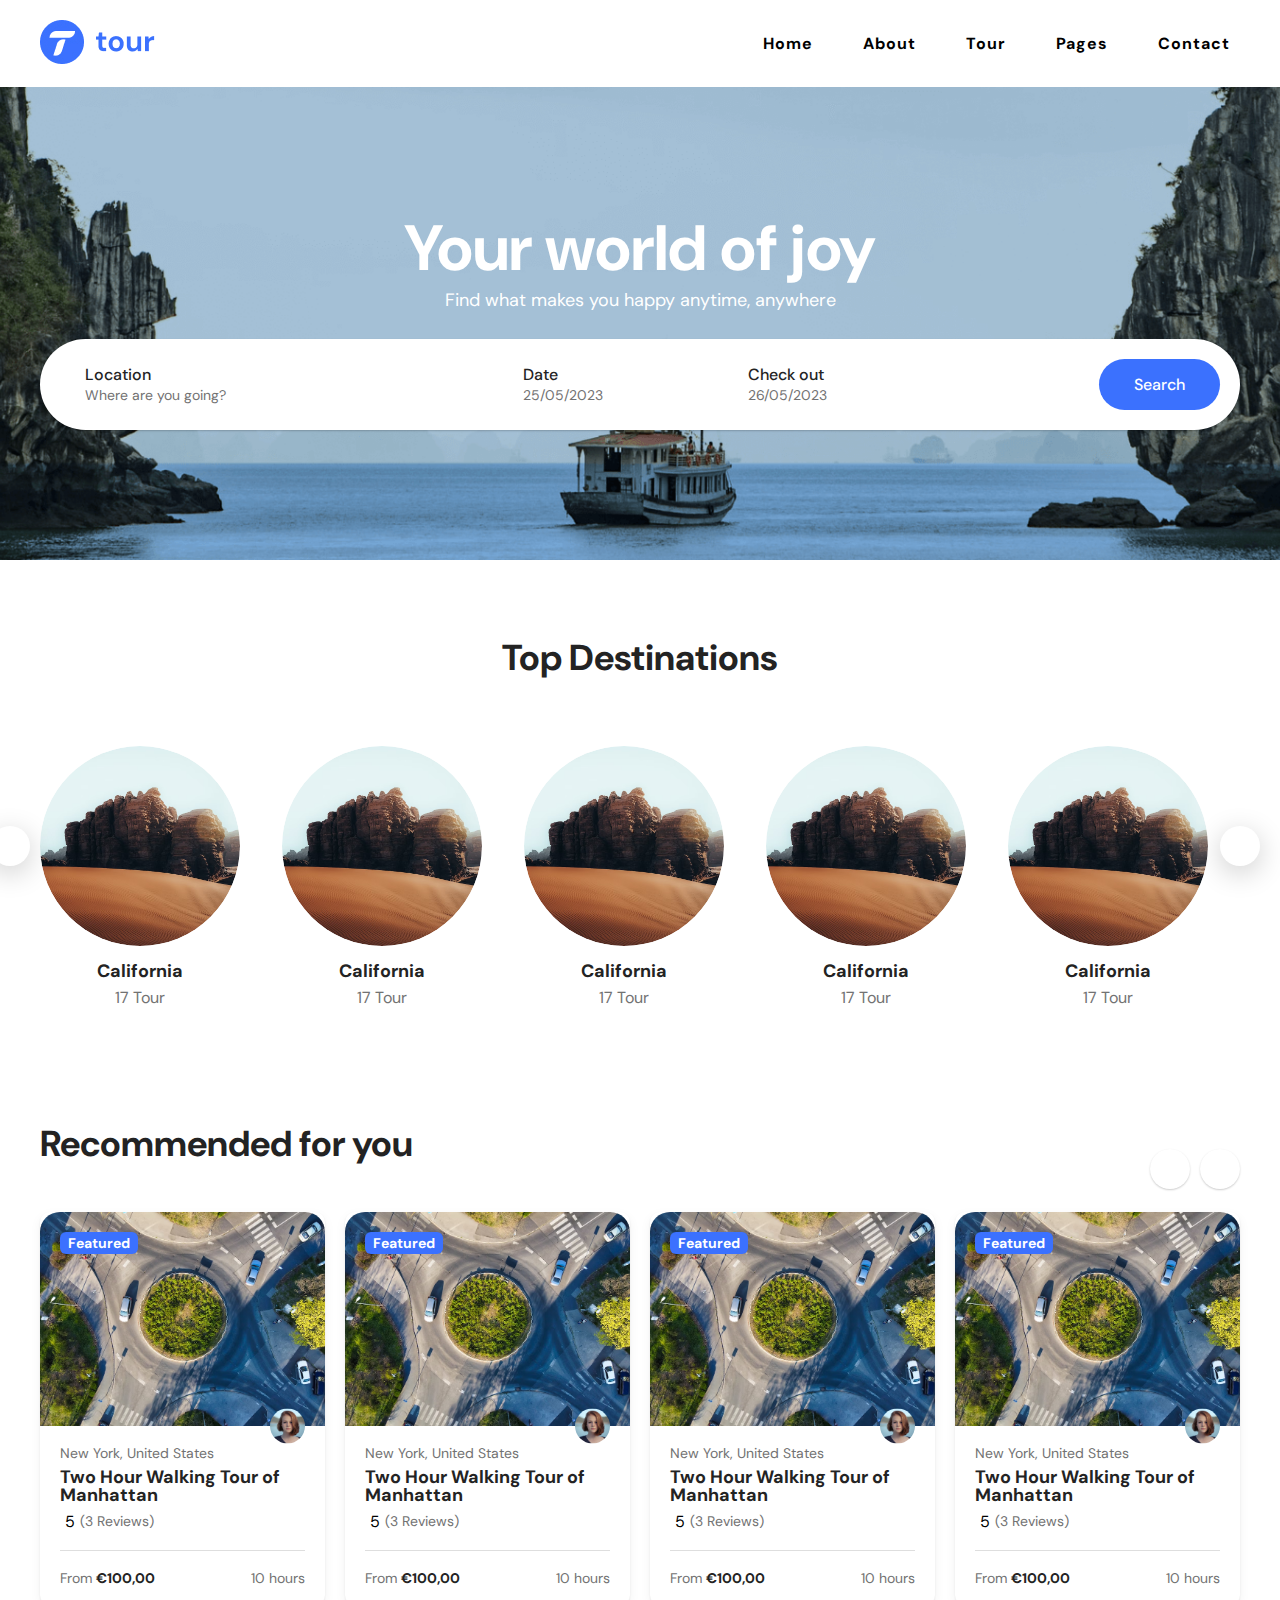
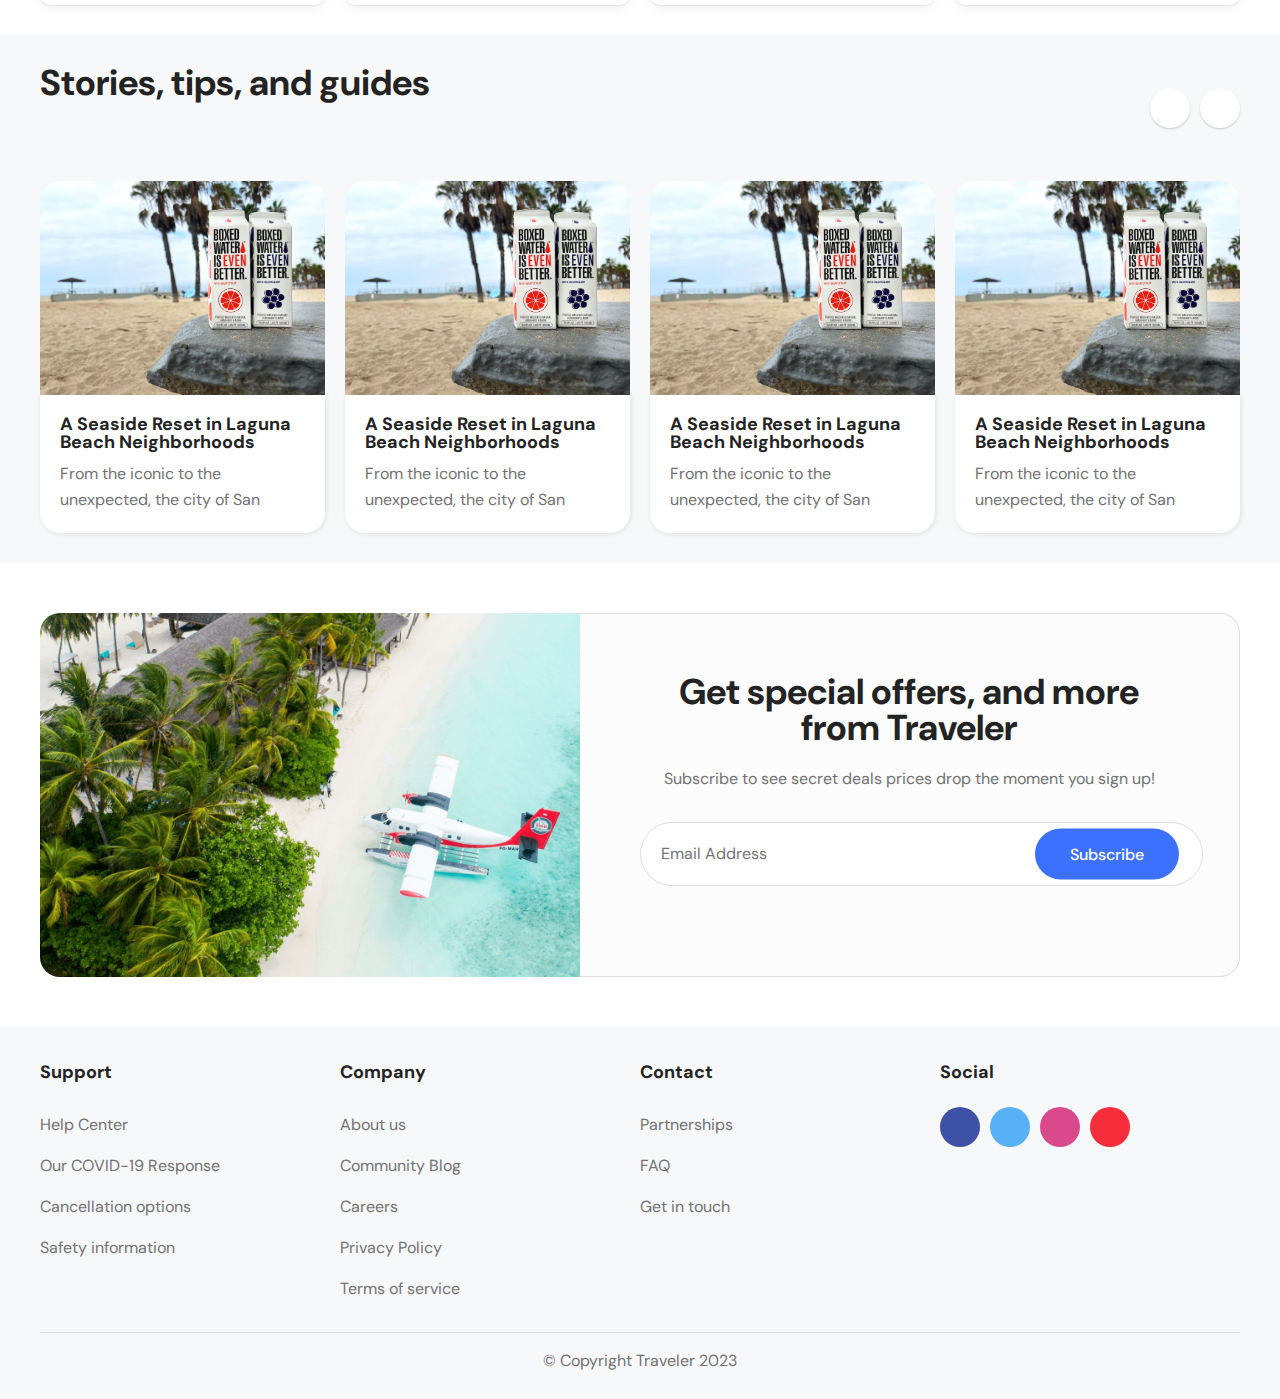
==== index.html @ ff83c6b8 "first commit" ====
<!DOCTYPE html>
<html lang="en">
  <head>
    <meta charset="UTF-8" />
    <meta http-equiv="X-UA-Compatible" content="IE=edge" />
    <meta name="viewport" content="width=device-width, initial-scale=1.0" />
    <title>Travel Website</title>
    <link rel="preconnect" href="https://fonts.googleapis.com" />
    <link rel="preconnect" href="https://fonts.gstatic.com" crossorigin />
    <link
      href="https://fonts.googleapis.com/css2?family=DM+Sans:wght@400;500;700&display=swap"
      rel="stylesheet"
    />
    <link
      rel="stylesheet"
      href="https://cdnjs.cloudflare.com/ajax/libs/font-awesome/6.4.0/css/all.min.css"
      integrity="sha512-iecdLmaskl7CVkqkXNQ/ZH/XLlvWZOJyj7Yy7tcenmpD1ypASozpmT/E0iPtmFIB46ZmdtAc9eNBvH0H/ZpiBw=="
      crossorigin="anonymous"
      referrerpolicy="no-referrer"
    />
    <link rel="stylesheet" href="./assets/css/reset.css" />
    <link rel="stylesheet" href="./assets/css/styles.css" />
  </head>
  <body>
    <!-- Header -->
    <header class="header">
      <div class="main-content">
        <div class="navbar">
          <a href="#" class="navbar__logo">
            <img
              src="./assets/images/logo.jpg"
              alt="Tour"
              class="navbar__img"
            />
          </a>
          <nav class="navbar-list">
            <li class="navbar-item">
              <a href="#" class="navbar-item__link">Home</a>
            </li>
            <li class="navbar-item">
              <a href="#" class="navbar-item__link">About</a>
            </li>
            <li class="navbar-item">
              <a href="#" class="navbar-item__link">Tour</a>
            </li>
            <li class="navbar-item">
              <a href="#" class="navbar-item__link" id="page">Pages</a>
              <ul class="subnav">
                <li class="subnav-item">
                  <a href="#" class="subnav-item__link">Blog</a>
                </li>
                <li class="subnav-item">
                  <a href="#" class="subnav-item__link">Destination</a>
                </li>
              </ul>
            </li>
            <ul class="subnav-mobile">
              <li class="subnav-item">
                <a href="#" class="subnav-item__link">Blog</a>
              </li>
              <li class="subnav-item">
                <a href="#" class="subnav-item__link">Destination</a>
              </li>
            </ul>
            <li class="navbar-item">
              <a href="#" class="navbar-item__link">Contact</a>
            </li>
          </nav>
          <div class="navbar-menu">
            <i class="fa-solid fa-bars navbar-menu__icon"></i>
          </div>
          <div class="overlay"></div>
        </div>
      </div>
    </header>
    <main>
      <section class="hero">
        <div class="main-content">
          <div class="hero-wrapper">
            <div class="hero-content">
              <h1 class="hero-content__heading">Your world of joy</h1>
              <p class="hero-conent__desc">
                Find what makes you happy anytime, anywhere
              </p>
              <div class="hero-search">
                <div class="destination-search">
                  <div class="destination-item">
                    <i class="fa-solid fa-location-dot destination-icon"></i>
                    <div class="detination-info">
                      <p class="destination-title">Location</p>
                      <p class="destination-ques">
                        Where are you going?
                        <i class="fa fa-caret-down"></i>
                      </p>
                    </div>
                  </div>
                  <div class="destination-wrapper">
                    <div class="destination-item">
                      <i class="fa-solid fa-calendar-days"></i>
                      <div class="detination-info">
                        <p class="destination-title">Date</p>
                        <span class="destination-date">25/05/2023</span>
                      </div>
                    </div>
                    <div class="destination-item">
                      <i class="fa-solid fa-calendar-days"></i>
                      <div class="detination-info">
                        <p class="destination-title">Check out</p>
                        <span class="destination-date">26/05/2023</span>
                      </div>
                    </div>
                  </div>
                  <button class="hero-btn">Search</button>
                </div>
              </div>
            </div>
          </div>
        </div>
      </section>
      <section class="top">
        <div class="main-content">
          <div class="top-tour">
            <h2 class="top-tour__heading">Top Destinations</h2>
            <ul class="top-images">
              <i class="fa fa-arrow-left top-prev"></i>
              <div class="top-wrapper">
                <div class="top-wrapper__item">
                  <div class="top-item">
                    <a href="#" class="top-link">
                      <img src="./assets/images/destination-1.avif" alt="" />
                    </a>
                  </div>
                  <div class="top-content">
                    <a href="#" class="top-view">California</a>
                    <p class="top-quantity">17 Tour</p>
                  </div>
                </div>
                <div class="top-wrapper__item">
                  <div class="top-item">
                    <a href="#" class="top-link">
                      <img src="./assets/images/destination-1.avif" alt="" />
                    </a>
                  </div>
                  <div class="top-content">
                    <a href="#" class="top-view">California</a>
                    <p class="top-quantity">17 Tour</p>
                  </div>
                </div>
                <div class="top-wrapper__item">
                  <div class="top-item">
                    <a href="#" class="top-link">
                      <img src="./assets/images/destination-1.avif" alt="" />
                    </a>
                  </div>
                  <div class="top-content">
                    <a href="#" class="top-view">California</a>
                    <p class="top-quantity">17 Tour</p>
                  </div>
                </div>
                <div class="top-wrapper__item">
                  <div class="top-item">
                    <a href="#" class="top-link">
                      <img src="./assets/images/destination-1.avif" alt="" />
                    </a>
                  </div>
                  <div class="top-content">
                    <a href="#" class="top-view">California</a>
                    <p class="top-quantity">17 Tour</p>
                  </div>
                </div>
                <div class="top-wrapper__item">
                  <div class="top-item">
                    <a href="#" class="top-link">
                      <img src="./assets/images/destination-1.avif" alt="" />
                    </a>
                  </div>
                  <div class="top-content">
                    <a href="#" class="top-view">California</a>
                    <p class="top-quantity">17 Tour</p>
                  </div>
                </div>
              </div>
              <i class="fa fa-arrow-right top-next"></i>
            </ul>
          </div>
        </div>
      </section>
      <section class="popular">
        <div class="main-content">
          <div class="section-top">
            <h2 class="section-top__heading">Recommended for you</h2>
            <div class="section-icons">
              <div class="section-icon">
                <i class="fa fa-arrow-left"></i>
              </div>
              <div class="section-icon">
                <i class="fa fa-arrow-right"></i>
              </div>
            </div>
          </div>
          <section class="popular-list">
            <article class="popular-item">
              <figure class="popular-images">
                <img
                  src="./assets/images/tour-1.avif"
                  alt=""
                  class="popular-img"
                />
                <div class="popular-thumb">
                  <span class="popular-features">Featured</span>
                  <i class="fa fa-heart"></i>
                  <img src="./assets/images/person-1.avif" alt="" />
                </div>
              </figure>
              <div class="popular-content">
                <span class="popular-title">
                  <i class="fa fa-location-dot"></i>
                  New York, United States
                </span>
                <h3 class="popular-heading">
                  <a href="#" class="popular-link"
                    >Two Hour Walking Tour of Manhattan</a
                  >
                </h3>
                <div class="popular-rate">
                  <i class="fa fa-star"></i>
                  <span>5</span>
                  <span class="popular-reviews">(3 Reviews)</span>
                </div>
                <div class="popular-price">
                  <p class="popular-first">From <strong>€100,00</strong></p>
                  <p class="popular-second">
                    <i class="fa-solid fa-clock"></i>
                    10 hours
                  </p>
                </div>
              </div>
            </article>
            <article class="popular-item">
              <figure class="popular-images">
                <img
                  src="./assets/images/tour-1.avif"
                  alt=""
                  class="popular-img"
                />
                <div class="popular-thumb">
                  <span class="popular-features">Featured</span>
                  <i class="fa fa-heart"></i>
                  <img src="./assets/images/person-1.avif" alt="" />
                </div>
              </figure>
              <div class="popular-content">
                <span class="popular-title">
                  <i class="fa fa-location-dot"></i>
                  New York, United States
                </span>
                <h3 class="popular-heading">
                  <a href="#" class="popular-link"
                    >Two Hour Walking Tour of Manhattan</a
                  >
                </h3>
                <div class="popular-rate">
                  <i class="fa fa-star"></i>
                  <span>5</span>
                  <span class="popular-reviews">(3 Reviews)</span>
                </div>
                <div class="popular-price">
                  <p class="popular-first">From <strong>€100,00</strong></p>
                  <p class="popular-second">
                    <i class="fa-solid fa-clock"></i>
                    10 hours
                  </p>
                </div>
              </div>
            </article>
            <article class="popular-item">
              <figure class="popular-images">
                <img
                  src="./assets/images/tour-1.avif"
                  alt=""
                  class="popular-img"
                />
                <div class="popular-thumb">
                  <span class="popular-features">Featured</span>
                  <i class="fa fa-heart"></i>
                  <img src="./assets/images/person-1.avif" alt="" />
                </div>
              </figure>
              <div class="popular-content">
                <span class="popular-title">
                  <i class="fa fa-location-dot"></i>
                  New York, United States
                </span>
                <h3 class="popular-heading">
                  <a href="#" class="popular-link"
                    >Two Hour Walking Tour of Manhattan</a
                  >
                </h3>
                <div class="popular-rate">
                  <i class="fa fa-star"></i>
                  <span>5</span>
                  <span class="popular-reviews">(3 Reviews)</span>
                </div>
                <div class="popular-price">
                  <p class="popular-first">From <strong>€100,00</strong></p>
                  <p class="popular-second">
                    <i class="fa-solid fa-clock"></i>
                    10 hours
                  </p>
                </div>
              </div>
            </article>
            <article class="popular-item">
              <figure class="popular-images">
                <img
                  src="./assets/images/tour-1.avif"
                  alt=""
                  class="popular-img"
                />
                <div class="popular-thumb">
                  <span class="popular-features">Featured</span>
                  <i class="fa fa-heart"></i>
                  <img src="./assets/images/person-1.avif" alt="" />
                </div>
              </figure>
              <div class="popular-content">
                <span class="popular-title">
                  <i class="fa fa-location-dot"></i>
                  New York, United States
                </span>
                <h3 class="popular-heading">
                  <a href="#" class="popular-link"
                    >Two Hour Walking Tour of Manhattan</a
                  >
                </h3>
                <div class="popular-rate">
                  <i class="fa fa-star"></i>
                  <span>5</span>
                  <span class="popular-reviews">(3 Reviews)</span>
                </div>
                <div class="popular-price">
                  <p class="popular-first">From <strong>€100,00</strong></p>
                  <p class="popular-second">
                    <i class="fa-solid fa-clock"></i>
                    10 hours
                  </p>
                </div>
              </div>
            </article>
          </section>
        </div>
      </section>
      <section class="stories">
        <div class="main-content">
          <div class="section-top">
            <h2 class="section-top__heading">Stories, tips, and guides</h2>
            <div class="section-icons">
              <div class="section-icon">
                <i class="fa fa-arrow-left"></i>
              </div>
              <div class="section-icon">
                <i class="fa fa-arrow-right"></i>
              </div>
            </div>
          </div>
          <div class="stories-body">
            <section class="stories-cards">
              <article class="stories-card">
                <figure class="stories-images">
                  <img
                    src="./assets/images/stories-1.avif"
                    alt=""
                    class="stories-img"
                  />
                </figure>
                <div class="stories-content">
                  <h3 class="stories-heading">
                    <a href="#">
                      A Seaside Reset in Laguna Beach Neighborhoods
                    </a>
                  </h3>
                  <p class="stories-desc">
                    From the iconic to the unexpected, the city of San
                  </p>
                </div>
              </article>
              <article class="stories-card">
                <figure class="stories-images">
                  <img
                    src="./assets/images/stories-1.avif"
                    alt=""
                    class="stories-img"
                  />
                </figure>
                <div class="stories-content">
                  <h3 class="stories-heading">
                    <a href="#">
                      A Seaside Reset in Laguna Beach Neighborhoods
                    </a>
                  </h3>
                  <p class="stories-desc">
                    From the iconic to the unexpected, the city of San
                  </p>
                </div>
              </article>
              <article class="stories-card">
                <figure class="stories-images">
                  <img
                    src="./assets/images/stories-1.avif"
                    alt=""
                    class="stories-img"
                  />
                </figure>
                <div class="stories-content">
                  <h3 class="stories-heading">
                    <a href="#">
                      A Seaside Reset in Laguna Beach Neighborhoods
                    </a>
                  </h3>
                  <p class="stories-desc">
                    From the iconic to the unexpected, the city of San
                  </p>
                </div>
              </article>
              <article class="stories-card">
                <figure class="stories-images">
                  <img
                    src="./assets/images/stories-1.avif"
                    alt=""
                    class="stories-img"
                  />
                </figure>
                <div class="stories-content">
                  <h3 class="stories-heading">
                    <a href="#">
                      A Seaside Reset in Laguna Beach Neighborhoods
                    </a>
                  </h3>
                  <p class="stories-desc">
                    From the iconic to the unexpected, the city of San
                  </p>
                </div>
              </article>
            </section>
          </div>
        </div>
      </section>
      <section class="offers">
        <div class="main-content">
          <div class="offers-main">
            <figrue class="offers-images">
              <img
                src="./assets/images/img-sub.png"
                alt=""
                class="offers-img"
              />
            </figrue>
            <div class="offers-content">
              <h2 class="offers-content__heading">
                Get special offers, and more from Traveler
              </h2>
              <p class="offers-content__desc">
                Subscribe to see secret deals prices drop the moment you sign
                up!
              </p>
              <form class="offers-form" autocomplete="off">
                <div class="offers-form__group">
                  <input
                    type="email"
                    name="email"
                    class="offers-form__group-input"
                    placeholder="Email Address"
                  />
                  <button class="offers-form__group-btn">Subscribe</button>
                </div>
              </form>
            </div>
          </div>
        </div>
      </section>
    </main>
    <footer class="footer">
      <div class="main-content">
        <div class="footer-row">
          <div class="footer-col">
            <h3 class="footer-col__heading">Support</h3>
            <ul class="foooter-list">
              <li class="footer-item">
                <a href="#" class="footer-link">Help Center</a>
              </li>
              <li class="footer-item">
                <a href="#" class="footer-link">Our COVID-19 Response</a>
              </li>
              <li class="footer-item">
                <a href="#" class="footer-link">Cancellation options</a>
              </li>
              <li class="footer-item">
                <a href="#" class="footer-link">Safety information</a>
              </li>
            </ul>
          </div>
          <div class="footer-col">
            <h3 class="footer-col__heading">Company</h3>
            <ul class="foooter-list">
              <li class="footer-item">
                <a href="#" class="footer-link">About us</a>
              </li>
              <li class="footer-item">
                <a href="#" class="footer-link">Community Blog</a>
              </li>
              <li class="footer-item">
                <a href="#" class="footer-link">Careers</a>
              </li>
              <li class="footer-item">
                <a href="#" class="footer-link">Privacy Policy</a>
              </li>
              <li class="footer-item">
                <a href="#" class="footer-link">Terms of service </a>
              </li>
            </ul>
          </div>
          <div class="footer-col">
            <h3 class="footer-col__heading">Contact</h3>
            <ul class="foooter-list">
              <li class="footer-item">
                <a href="#" class="footer-link">Partnerships</a>
              </li>
              <li class="footer-item">
                <a href="#" class="footer-link">FAQ</a>
              </li>
              <li class="footer-item">
                <a href="#" class="footer-link">Get in touch</a>
              </li>
            </ul>
          </div>
          <div class="footer-col">
            <h3 class="footer-col__heading">Social</h3>
            <ul class="footer-social">
              <li class="footer-social__item">
                <a href="#" class="footer-social__link">
                  <i class="fa-brands fa-facebook"></i>
                </a>
              </li>
              <li class="footer-social__item">
                <a href="#" class="footer-social__link">
                  <i class="fa-brands fa-twitter"></i>
                </a>
              </li>
              <li class="footer-social__item">
                <a href="#" class="footer-social__link">
                  <i class="fa-brands fa-instagram"></i>
                </a>
              </li>
              <li class="footer-social__item">
                <a href="#" class="footer-social__link">
                  <i class="fa-brands fa-youtube"></i>
                </a>
              </li>
            </ul>
          </div>
        </div>
        <div class="copyright">© Copyright Traveler 2023</div>
      </div>
    </footer>
    <script src="./assets/js/main.js"></script>
  </body>
</html>
---- assets/css/styles.css ----
html {
  font-size: 62.5%;
}

html,
body {
  scroll-behavior: smooth;
}

body {
  font-size: 1.6rem;
  font-family: "DM Sans", sans-serif;
  line-height: 1;
}

ul,
li {
  list-style: none;
}

a {
  text-decoration: none;
}

.main-content {
  width: 1200px;
  max-width: 100%;
  margin: 0 auto;
}

.header {
  background-color: #fff;
  padding: 2rem;
}
.header .navbar {
  display: flex;
  align-items: center;
  justify-content: space-between;
}
.header .navbar-list {
  display: flex;
  align-items: center;
  gap: 0 3rem;
}
.header .navbar-item {
  position: relative;
}
.header .navbar-item:hover .subnav {
  opacity: 1;
  visibility: visible;
}
.header .navbar-item__link {
  font-size: 1.6rem;
  font-weight: 700;
  padding: 1rem;
  color: #000;
  letter-spacing: 1px;
  transition: all 0.3s ease;
}
.header .navbar-item__link:hover {
  color: #3b71fe;
}
.header .navbar .subnav {
  position: absolute;
  background-color: #fff;
  box-shadow: 1px 1px 10px rgba(0, 0, 0, 0.1);
  left: 0;
  top: calc(100% + 36px);
  border-radius: 1rem;
  padding: 1rem;
  min-width: 12rem;
  transition: 0.25s all linear;
  opacity: 0;
  visibility: visible;
}
.header .navbar .subnav-item__link {
  display: block;
  width: 100%;
  font-size: 1.6rem;
  color: #000;
  padding: 1.5rem 1rem;
  transition: all 0.3s ease;
}
.header .navbar .subnav-item__link:hover {
  color: #3b71fe;
}
.header .navbar .subnav::before {
  content: "";
  width: 100%;
  height: 3rem;
  background-color: transparent;
  position: absolute;
  left: 0;
  top: -3rem;
  z-index: 1;
  cursor: pointer;
}
.header .navbar-menu {
  width: 4rem;
  height: 4rem;
  display: flex;
  align-items: center;
  justify-content: center;
  font-size: 1.8rem;
  background-color: #3b71fe;
  border-radius: 6px;
  color: #fff;
  cursor: pointer;
  display: none;
  transition: all 0.25s linear;
}
.header .overlay {
  position: fixed;
  width: 100%;
  height: 100%;
  left: 0;
  top: 0;
  background-color: rgba(0, 0, 0, 0.4);
  z-index: 4;
  display: none;
}
.header .subnav-mobile {
  display: none;
}
@media only screen and (max-width: 1023.98px) {
  .header .navbar-menu {
    display: flex;
  }
  .header .navbar-list {
    position: fixed;
    width: 32rem;
    height: 100vh;
    background-color: #fff;
    box-shadow: 2px 2px 4px rgba(0, 0, 0, 0.2);
    left: 0;
    top: 0;
    display: block;
    padding: 2rem;
    transform: translateX(-100%);
    transition: all ease-in-out 0.3s;
    z-index: 5;
  }
  .header .navbar-list.active {
    transform: translateX(0%);
  }
  .header .navbar-item {
    padding: 2rem 2rem 2rem 0;
    border-bottom: 1px solid #ccc;
    text-transform: uppercase;
  }
}
@media only screen and (max-width: 767.98px) {
  .header .navbar-list {
    width: 26rem;
  }
  .header .subnav {
    display: none;
  }
  .header .subnav-mobile {
    padding: 0 2rem;
  }
  .header .subnav-mobile.is-actived {
    display: block;
  }
  .header .subnav-mobile .subnav-item {
    width: 100%;
  }
  .header .subnav-mobile .subnav-item__link {
    border-bottom: 1px solid #ccc;
    font-weight: 500;
  }
}

.hero {
  background: url("/assets/images/banner.png") no-repeat center/cover;
  padding: 13rem 0;
}
.hero-content {
  text-align: center;
}
.hero-content__heading {
  font-size: 6.4rem;
  color: #fff;
  font-weight: bold;
}
.hero-conent__desc {
  font-size: 1.8rem;
  color: #fff;
  margin: 1rem 0 3rem;
}
.hero-search {
  background-color: #fff;
  border-radius: 70px;
  box-shadow: 0px 1px 2px 0px rgba(0, 0, 0, 0.2);
}
.hero .destination-search {
  display: flex;
  align-items: center;
  justify-content: space-between;
  padding: 2rem;
}
.hero .destination-item {
  display: flex;
  align-items: center;
  gap: 0 2.5rem;
}
.hero .detination-info {
  display: flex;
  flex-direction: column;
  align-items: flex-start;
}
.hero .destination-title {
  color: #232323;
  margin-bottom: 0.5rem;
  font-weight: 500;
}
.hero .destination-wrapper {
  display: flex;
  gap: 0 12rem;
}
.hero .destination-ques,
.hero .destination-date {
  color: #727272;
  font-size: 1.4rem;
}
.hero-btn {
  background-color: #3b71fe;
  border-radius: 7rem;
  color: #fff;
  padding: 15px 35px;
  font-weight: 500;
  font-family: inherit;
  border: none;
  cursor: pointer;
  font-size: 1.6rem;
  min-width: 12rem;
  transition: all 0.25s linear;
}
.hero-btn:hover {
  background-color: rgba(59, 113, 254, 0.8);
}
@media only screen and (max-width: 1023.98px) {
  .hero-content__heading {
    font-size: 4.2rem;
  }
  .hero-search {
    margin: 0 2rem;
  }
}
@media only screen and (max-width: 767.98px) {
  .hero-btn {
    width: 100%;
    border-radius: 0 0 2rem 2rem;
    height: 8.2rem;
  }
  .hero-search {
    border-radius: 2rem;
  }
  .hero .destination-search {
    display: block;
    padding: 0;
  }
  .hero .destination-item {
    border-bottom: 1px solid #dedede;
    height: 8.2rem;
    padding: 2rem;
  }
  .hero .destination-wrapper {
    display: flex;
    align-items: center;
    gap: 0;
  }
  .hero .destination-wrapper > * {
    width: 50%;
  }
}

.top {
  padding: 8rem 0;
}
.top-tour__heading {
  font-size: 3.6rem;
  color: #232323;
  font-weight: bold;
  text-align: center;
}
.top-images {
  position: relative;
}
.top-wrapper {
  display: grid;
  grid-template-columns: repeat(5, 1fr);
  grid-column-gap: 1rem;
  height: 34rem;
  align-content: center;
}
.top-item {
  width: inherit;
  height: inherit;
  text-align: center;
  overflow: hidden;
  border-radius: 50%;
}
.top-item:hover .top-link img {
  transition: all 0.25s ease-in-out;
  transform: scale(1.1);
}
.top-link img {
  width: 100%;
  height: 100%;
  display: block;
  object-fit: cover;
  border-radius: 50%;
  transition: all 0.25s ease-in-out;
}
.top-view {
  font-size: 1.8rem;
  color: #232323;
  font-weight: bold;
  display: block;
  margin: 1.6rem 0 0.5rem;
}
.top-quantity {
  font-size: 1.6rem;
  color: #727272;
  line-height: 2.6rem;
}
.top-prev, .top-next {
  width: 4rem;
  height: 4rem;
  box-shadow: 0 7px 29px rgba(0, 0, 0, 0.2);
  border-radius: 50%;
  font-size: 1.6rem;
  color: #727272;
  display: flex;
  align-items: center;
  justify-content: center;
  cursor: pointer;
  position: absolute;
}
.top-prev {
  left: -5rem;
  top: 50%;
  transform: translateY(-50%);
}
.top-next {
  right: -2rem;
  top: 50%;
  transform: translateY(-50%);
}
.top-wrapper__item {
  text-align: center;
  width: 20rem;
  height: 20rem;
}
@media only screen and (max-width: 1023.98px) {
  .top-tour__heading {
    font-size: 3.2rem;
  }
  .top-prev, .top-next {
    display: none;
  }
  .top-wrapper {
    grid-auto-flow: column;
    overflow-x: auto;
    scroll-snap-type: x mandatory;
    scroll-snap-stop: always;
  }
  .top-wrapper::-webkit-scrollbar {
    display: none;
  }
  .top-item {
    scroll-snap-align: start;
  }
}
@media only screen and (max-width: 767.98px) {
  .top {
    padding: 5rem 0;
  }
}

.popular {
  padding: 3rem 0;
}
.popular-list {
  display: flex;
  align-items: center;
  gap: 0 2rem;
}
.popular-item {
  width: 25%;
  background-color: #fff;
  border-radius: 10px;
  box-shadow: 0 1px 2px rgba(0, 0, 0, 0.0784313725), 0 4px 12px rgba(0, 0, 0, 0.0509803922);
}
.popular-images {
  position: relative;
  border-radius: 2rem 2rem 0 0;
}
.popular-img {
  width: 100%;
  height: 100%;
  object-fit: cover;
  display: block;
  border-radius: 2rem 2rem 0 0;
  transition: all 0.3s ease-in-out;
}
.popular-thumb {
  display: flex;
}
.popular-features {
  position: absolute;
  top: 2rem;
  left: 2rem;
  padding: 4px 8px;
  background-color: #3b71fe;
  color: #fff;
  font-size: 1.4rem;
  border-radius: 6px;
  font-weight: bold;
}
.popular-thumb .fa-heart {
  position: absolute;
  top: 2rem;
  right: 2rem;
  color: #99acb7;
}
.popular-thumb img {
  position: absolute;
  right: 2rem;
  bottom: 0;
  transform: translateY(50%);
  width: 3.5rem;
  height: 3.5rem;
  object-fit: cover;
  border-radius: 50%;
}
.popular-content {
  background-color: #fff;
  padding: 2rem;
  border-radius: 0 0 2rem 2rem;
}
.popular-title {
  font-size: 1.4rem;
  color: #727272;
  display: block;
}
.popular-heading {
  font-size: 1.8rem;
  color: #232323;
  font-weight: bold;
  display: block;
  margin: 0.8rem 0 1rem;
}
.popular-link {
  color: inherit;
}
.popular-rate {
  display: flex;
  align-items: flex-start;
  gap: 0 0.5rem;
  margin-bottom: 2rem;
}
.popular-rate .fa-star {
  color: #ffb21d;
}
.popular-reviews {
  font-size: 1.4rem;
  color: #727272;
}
.popular-price {
  display: flex;
  align-items: center;
  justify-content: space-between;
  padding-top: 2rem;
  border-top: 1px solid #dedede;
}
.popular-price p {
  font-size: 1.4rem;
  color: #727272;
}
.popular-price strong {
  color: #232323;
  font-weight: bold;
}
.popular-second {
  color: #727272;
}
@media only screen and (max-width: 1023.98px) {
  .popular .section-top {
    padding: 2rem;
  }
  .popular-list {
    flex-wrap: wrap;
    margin-left: 3rem;
  }
  .popular-item {
    width: calc(50% - 1rem);
    margin-left: -1rem;
    margin-top: 1rem;
  }
}
@media only screen and (max-width: 767.98px) {
  .popular .section-top__heading {
    width: 100%;
    font-size: 3rem;
    text-align: center;
    margin-bottom: 3rem;
  }
  .popular-list {
    display: block;
    margin-left: 0;
    padding: 2rem;
  }
  .popular-item {
    width: 100%;
    margin-left: 0;
    margin-top: 2rem;
  }
  .popular .section-icons {
    display: none;
  }
}

.stories {
  background-color: #f7f8fa;
  padding: 3rem 0;
}
.stories-body {
  margin-top: 3rem;
}
.stories-cards {
  display: flex;
  align-items: center;
  margin-left: -2rem;
}
.stories-card {
  width: calc(25% - 2rem);
  margin-left: 2rem;
  transition: all 0.3s ease-in;
}
.stories-card:hover {
  transform: translateY(-5px);
}
.stories-images {
  border-radius: 2rem 2rem 0 0;
  overflow: hidden;
}
.stories-img {
  width: 100%;
  height: 100%;
  display: block;
  object-fit: contain;
  transition: all 0.3s ease-in-out;
  border-radius: 2rem 2rem 0 0;
}
.stories-img:hover {
  transform: scale(1.1);
}
.stories-content {
  padding: 2rem;
  border-radius: 0 0 2rem 2rem;
  background-color: #fff;
  box-shadow: 1px 1px 5px rgba(0, 0, 0, 0.1);
}
.stories-heading {
  font-size: 1.8rem;
  color: #232323;
  font-weight: bold;
  display: block;
  margin-bottom: 1rem;
}
.stories-heading a {
  color: inherit;
}
.stories-desc {
  font-size: 1.6rem;
  color: #727272;
  line-height: 1.625;
}
@media only screen and (max-width: 1023.98px) {
  .stories .section-top {
    padding: 2rem;
  }
  .stories-cards {
    flex-wrap: wrap;
    margin-left: -1.5rem;
    padding: 2rem;
  }
  .stories-card {
    width: calc(50% - 1.5rem);
    margin-left: 1.5rem;
    margin-top: 1.5rem;
  }
}
@media only screen and (max-width: 767.98px) {
  .stories-body {
    margin-top: 1.5rem;
  }
  .stories .section-top__heading {
    width: 100%;
    font-size: 3rem;
    text-align: center;
    margin-bottom: 0;
  }
  .stories .section-icons {
    display: none;
  }
  .stories-cards {
    display: block;
    margin-left: 0;
  }
  .stories-card {
    width: 100%;
    margin-left: 0;
  }
}

.offers {
  padding: 5rem 0;
  background-color: #fff;
}
.offers-main {
  display: flex;
}
.offers-images, .offers-content {
  width: 50%;
}
.offers-img {
  width: 100%;
  height: 100%;
  object-fit: cover;
  display: block;
  border-radius: 2rem 0 0 2rem;
}
.offers-content {
  border: 1px solid #dedede;
  border-left: none;
  border-radius: 0 2rem 2rem 0;
  background-color: #fcfcfc;
  text-align: center;
  padding: 6rem;
}
.offers-content__heading {
  font-size: 3.6rem;
  color: #232323;
  font-weight: bold;
}
.offers-content__desc {
  font-size: 1.6rem;
  color: #727272;
  line-height: 1.625;
  margin: 2rem 0 3rem;
}
.offers-form__group {
  position: relative;
}
.offers-form__group-input {
  display: block;
  width: 100%;
  height: 60px;
  border: 1px solid #dedede;
  border-radius: 80px;
  font-size: 16px;
  font-weight: 400;
  color: #83929d;
  padding-left: 2rem;
  margin-right: 1rem;
  font-family: inherit;
}
.offers-form__group-input:focus {
  outline: none;
}
.offers-form__group-btn {
  position: absolute;
  right: 0;
  top: 50%;
  transform: translateY(-50%);
  background-color: #3b71fe;
  font-size: 1.6rem;
  color: #fff;
  font-weight: 500;
  border-radius: 8rem;
  width: max-content;
  display: block;
  border: none;
  outline: none;
  cursor: pointer;
  font-family: inherit;
  padding: 15px 35px;
  transition: all 0.3s ease;
}
.offers-form__group-btn:hover {
  background-color: rgba(59, 113, 254, 0.7);
}
@media only screen and (max-width: 1023.98px) {
  .offers-content__heading {
    font-size: 2.8rem;
  }
  .offers-main {
    flex-direction: column;
    padding: 0 2rem;
  }
  .offers-images {
    width: 100%;
    border-radius: 2rem 2rem 0 0;
  }
  .offers-img {
    border-radius: 2rem 2rem 0 0;
  }
  .offers-content {
    width: 100%;
    border-radius: 0 0 2rem 2rem;
    padding: 4rem 0;
    border-width: 0 1px 1px 1px;
    border-color: #dedede;
  }
  .offers-form__group-btn {
    right: 1rem;
  }
  .offers-form__group-input {
    width: 97%;
  }
}
@media only screen and (max-width: 767.98px) {
  .offers-form__group-input {
    width: 93%;
  }
}

.footer {
  padding: 3rem 2rem;
  background-color: #f7f8fa;
}
.footer-row {
  display: flex;
  padding-bottom: 2rem;
  border-bottom: 1px solid #dedede;
}
.footer-col {
  width: 25%;
}
.footer-col__heading {
  font-size: 1.8rem;
  color: #232323;
  font-weight: bold;
  line-height: 1.7;
  margin-bottom: 2rem;
}
.footer-link {
  margin-bottom: 5px;
  padding: 0.5rem 0;
  display: block;
  font-size: 1.6rem;
  color: #727272;
  line-height: 1.625;
}
.footer-link:hover {
  color: #3b71fe;
}
.footer-social {
  display: flex;
  gap: 0 1rem;
}
.footer-social__item {
  width: 4rem;
  height: 4rem;
  display: flex;
  align-items: center;
  justify-content: center;
  border-radius: 50%;
  cursor: pointer;
  background-color: #3d52a6;
  transition: all 0.3s ease-in-out;
}
.footer-social__item:hover {
  transform: scale(1.1);
}
.footer-social__link i {
  font-size: 1.8rem;
  color: #fff;
}
.footer-social__item:nth-child(2) {
  background-color: #58b1f7;
}
.footer-social__item:nth-child(3) {
  background-color: #d9498c;
}
.footer-social__item:last-child {
  background-color: #f62d3a;
}
.footer .copyright {
  padding-top: 2rem;
  font-size: 1.6rem;
  color: #727272;
  text-align: center;
}
@media only screen and (max-width: 1023.98px) {
  .footer-row {
    flex-wrap: wrap;
  }
  .footer-col {
    width: 50%;
    margin-bottom: 1.5rem;
  }
}
@media only screen and (max-width: 767.98px) {
  .footer-social__item {
    flex-shrink: 0;
  }
}

.section-top {
  display: flex;
  align-items: center;
  justify-content: space-between;
}
.section-top__heading {
  font-size: 3.6rem;
  color: #232323;
  font-weight: bold;
  margin-bottom: 5rem;
}
.section-icons {
  display: flex;
  gap: 0 1rem;
}
.section-icon {
  box-shadow: 0px 1px 2px 0px rgba(0, 0, 0, 0.2);
  background-color: #fff;
  width: 4rem;
  height: 4rem;
  display: flex;
  align-items: center;
  justify-content: center;
  font-size: 1.4rem;
  border-radius: 50%;
  cursor: pointer;
  color: #272727;
  transition: all 0.3s ease;
}
.section-icon:hover {
  background-color: #3b71fe;
  color: #fff;
}

/*# sourceMappingURL=styles.css.map */
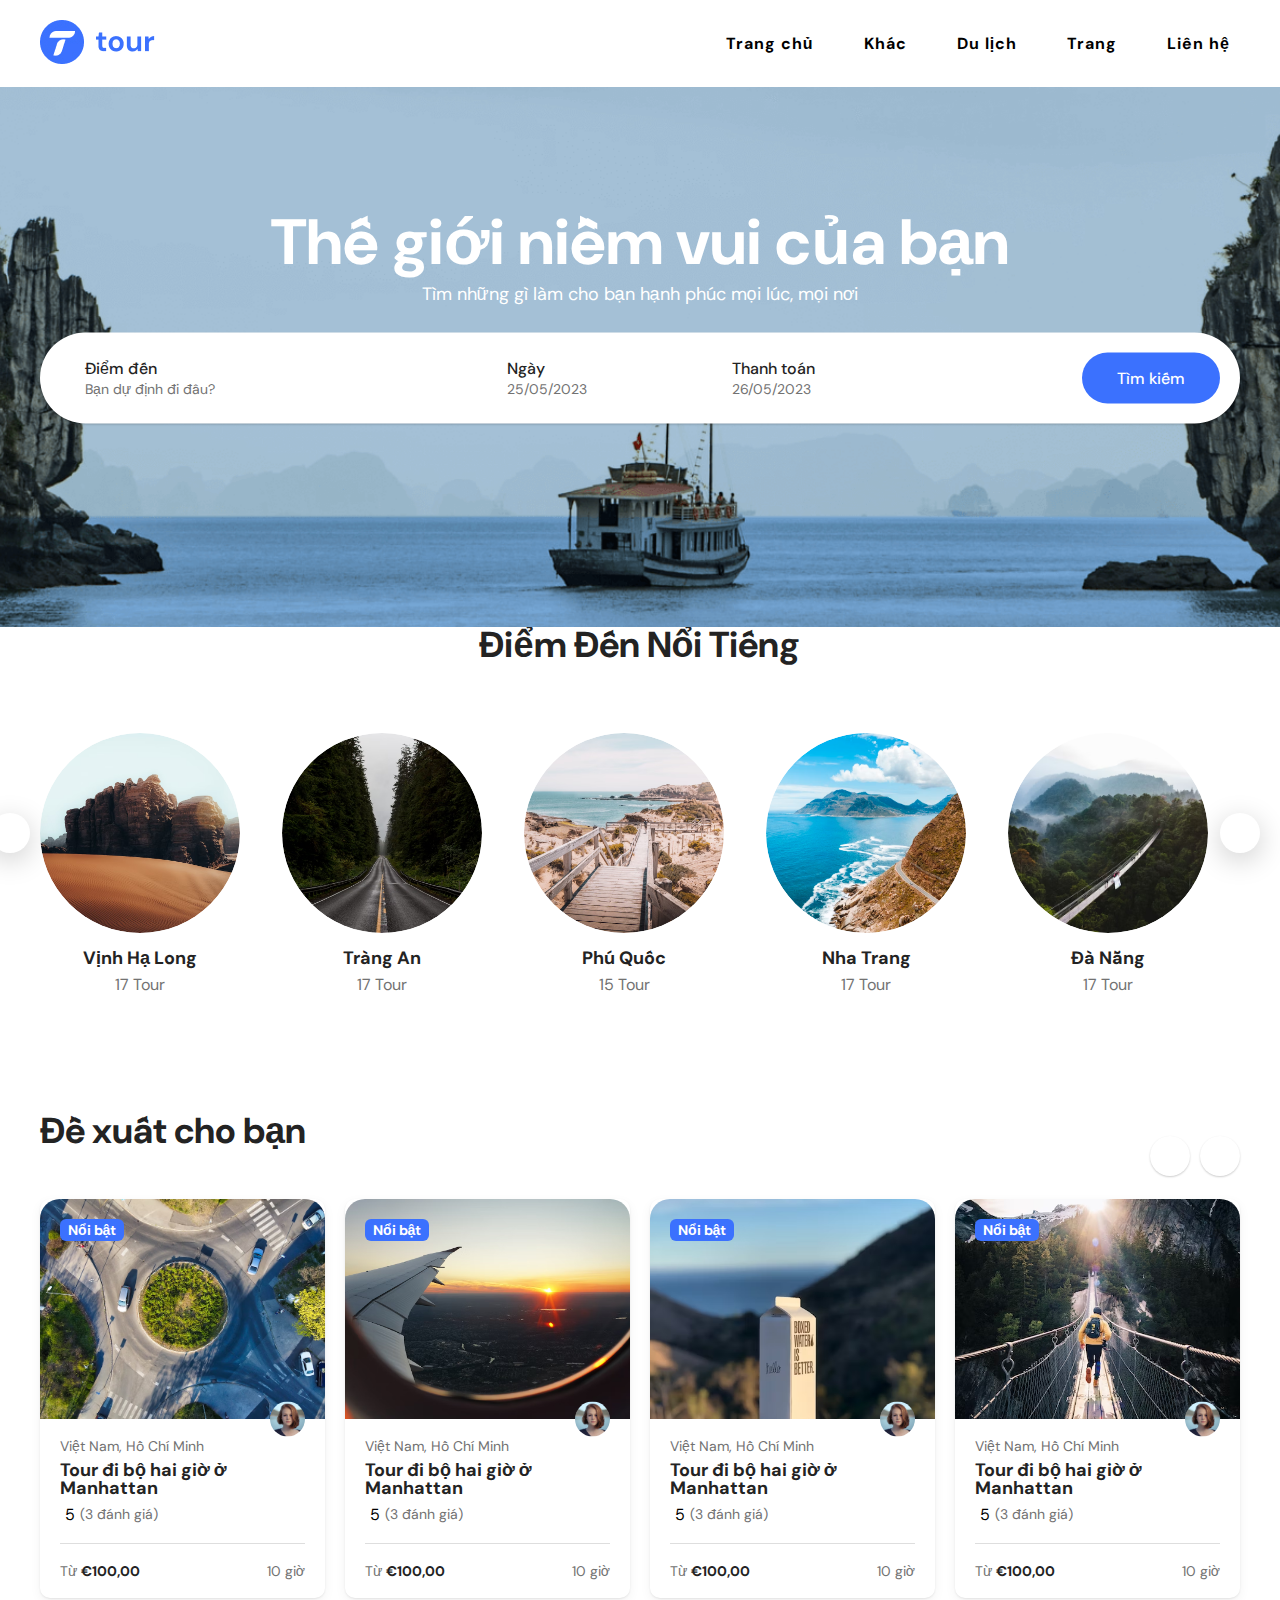
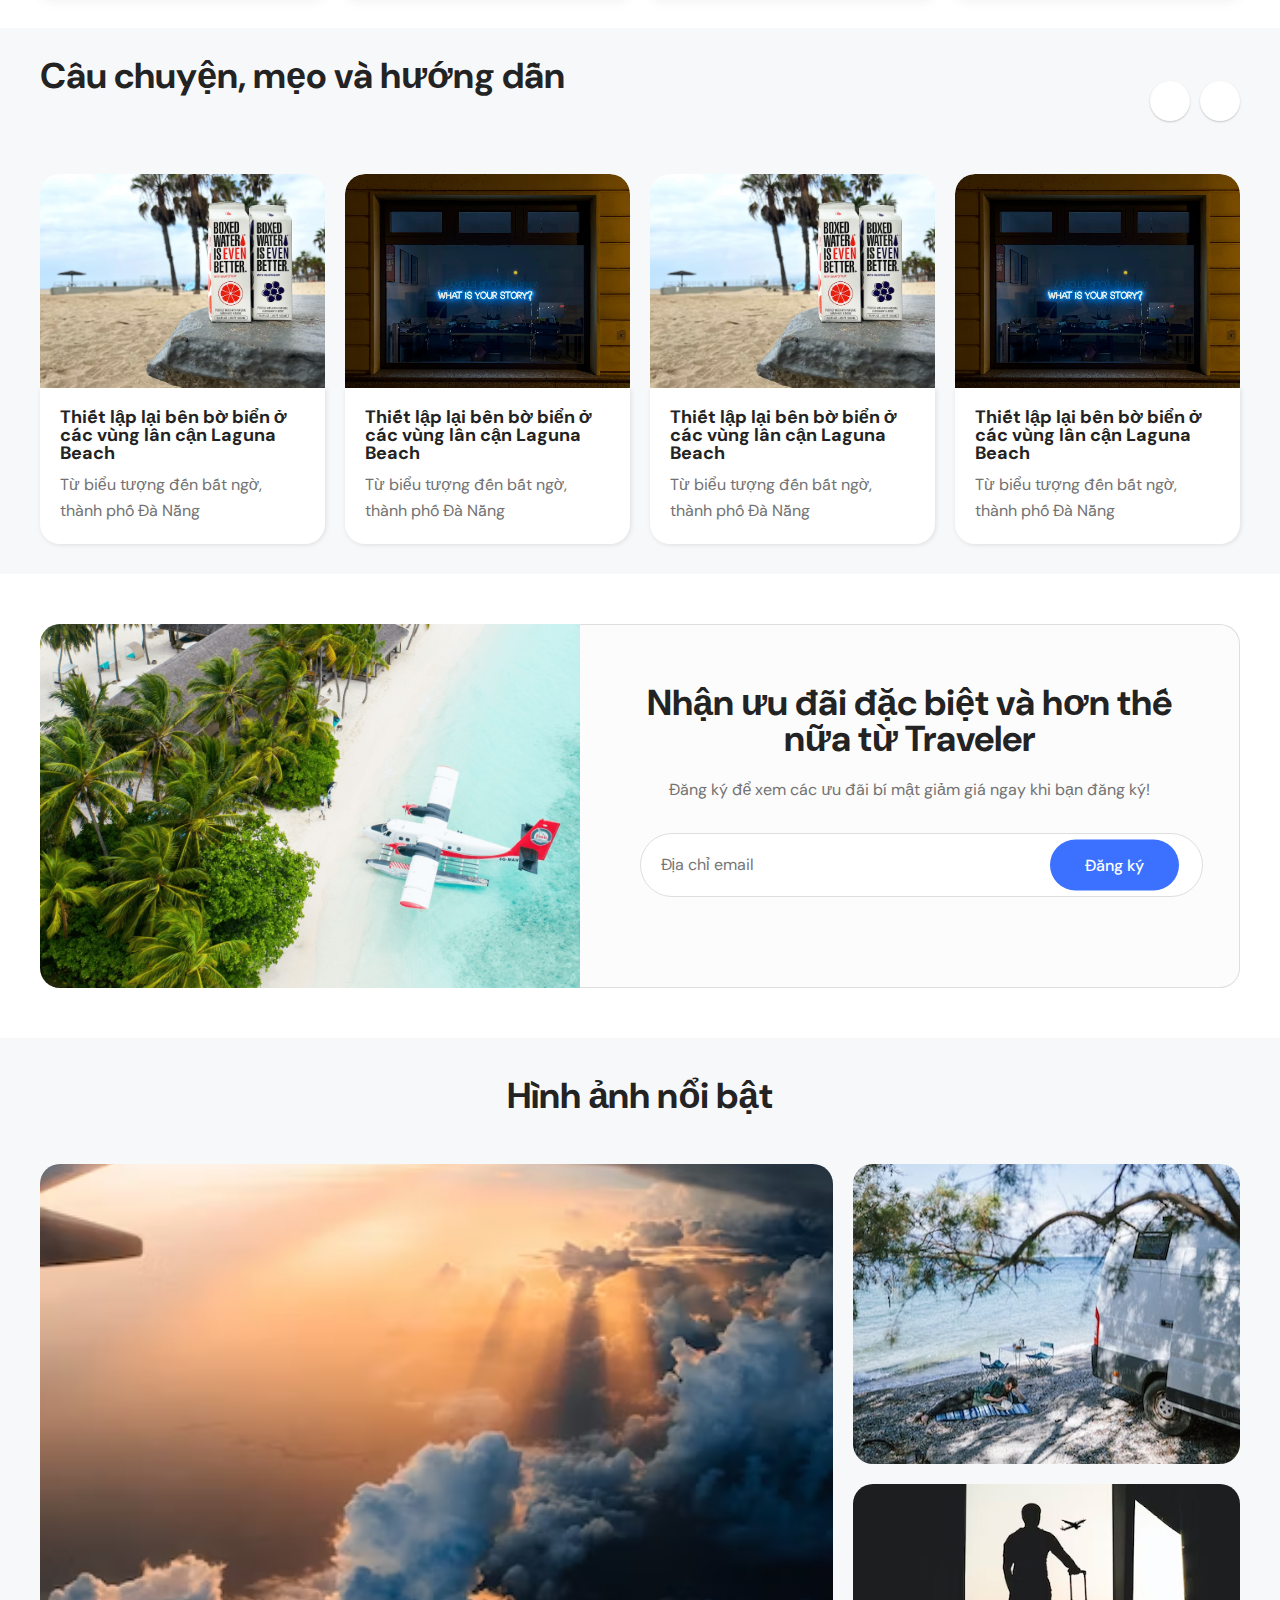
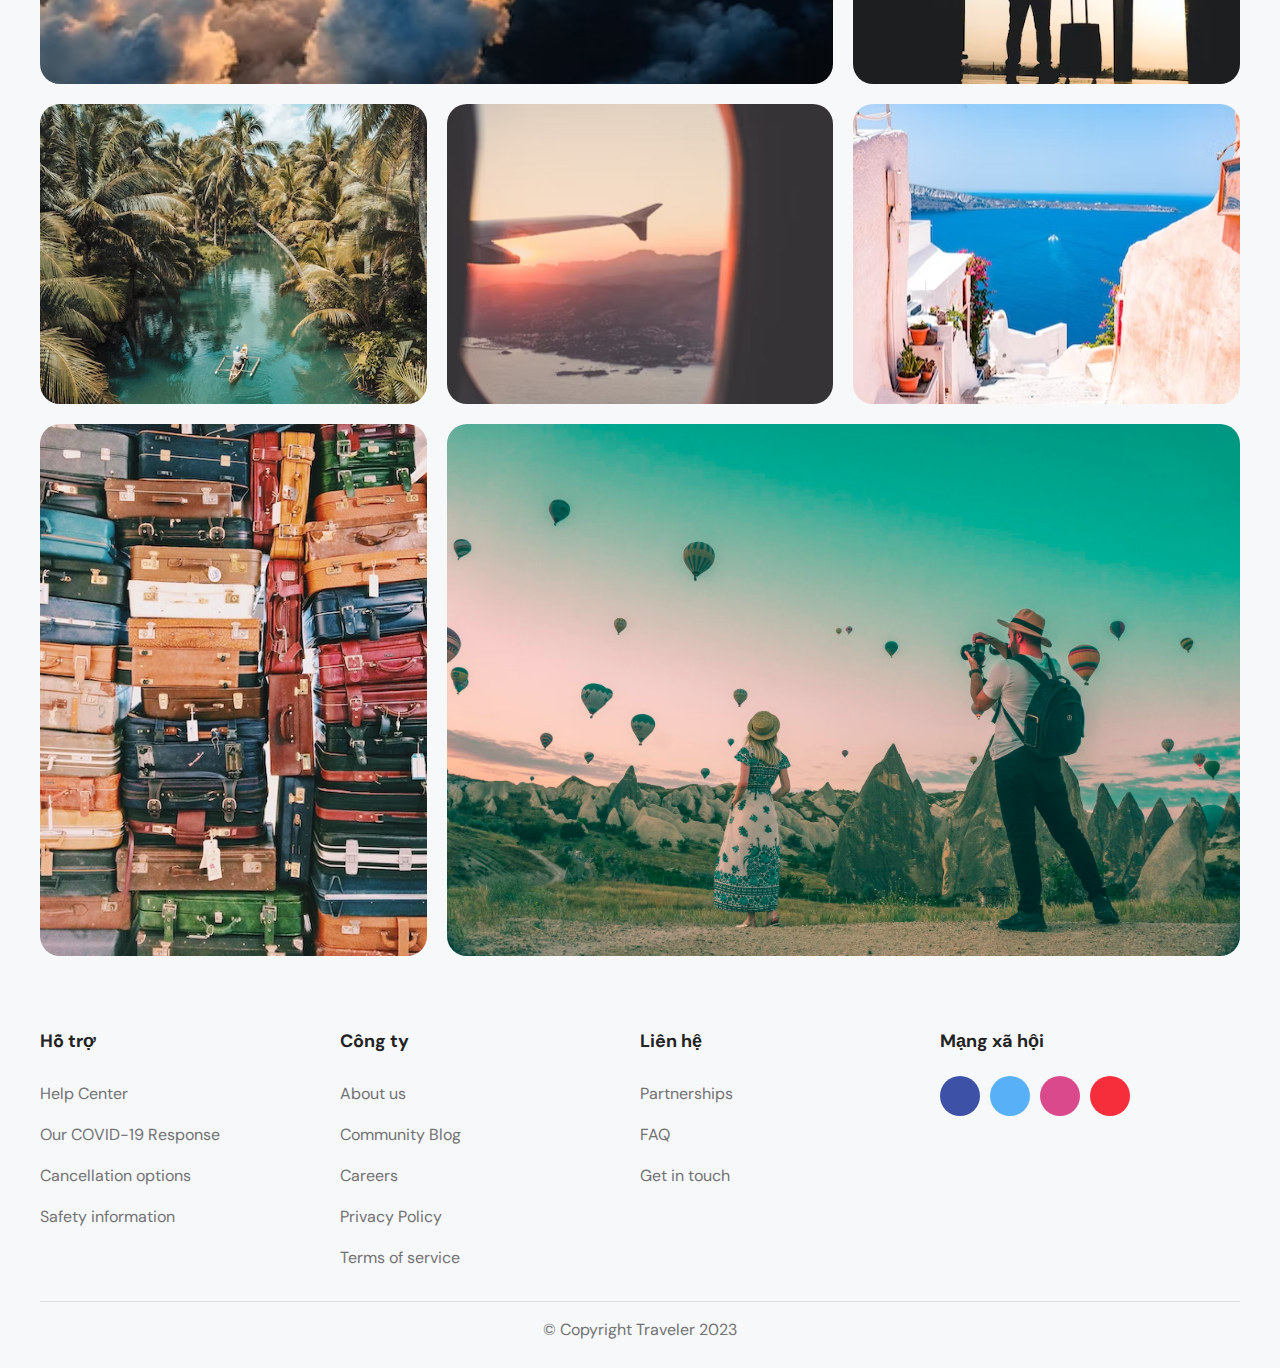
==== commit ff8fa6f4: ""06/07/23": finish project" ====
--- a/index.html
+++ b/index.html
@@ -26,7 +26,7 @@
     <header class="header">
       <div class="main-content">
         <div class="navbar">
-          <a href="#" class="navbar__logo">
+          <a href="./index.html" class="navbar__logo">
             <img
               src="./assets/images/logo.jpg"
               alt="Tour"
@@ -35,35 +35,39 @@
           </a>
           <nav class="navbar-list">
             <li class="navbar-item">
-              <a href="#" class="navbar-item__link">Home</a>
+              <a href="./index.html" class="navbar-item__link">Trang chủ</a>
             </li>
             <li class="navbar-item">
-              <a href="#" class="navbar-item__link">About</a>
+              <a href="./about.html" class="navbar-item__link">Khác</a>
             </li>
             <li class="navbar-item">
-              <a href="#" class="navbar-item__link">Tour</a>
+              <a href="./tour.html" class="navbar-item__link">Du lịch</a>
             </li>
             <li class="navbar-item">
-              <a href="#" class="navbar-item__link" id="page">Pages</a>
+              <a href="#" class="navbar-item__link" id="page">Trang</a>
               <ul class="subnav">
                 <li class="subnav-item">
-                  <a href="#" class="subnav-item__link">Blog</a>
+                  <a href="./blog.html" class="subnav-item__link">Bài viết</a>
                 </li>
                 <li class="subnav-item">
-                  <a href="#" class="subnav-item__link">Destination</a>
+                  <a href="./destination.html" class="subnav-item__link"
+                    >Điểm đến</a
+                  >
                 </li>
               </ul>
             </li>
             <ul class="subnav-mobile">
               <li class="subnav-item">
-                <a href="#" class="subnav-item__link">Blog</a>
+                <a href="./blog.html" class="subnav-item__link">Bài viết</a>
               </li>
               <li class="subnav-item">
-                <a href="#" class="subnav-item__link">Destination</a>
+                <a href="./destination.html" class="subnav-item__link"
+                  >Điểm đến</a
+                >
               </li>
             </ul>
             <li class="navbar-item">
-              <a href="#" class="navbar-item__link">Contact</a>
+              <a href="./contact.html" class="navbar-item__link">Liên hệ</a>
             </li>
           </nav>
           <div class="navbar-menu">
@@ -73,23 +77,64 @@
         </div>
       </div>
     </header>
+    <!-- Header -->
     <main>
       <section class="hero">
-        <div class="main-content">
+        <!-- Slider hero -->
+        <section id="gallery-carousel">
+          <!-- Button Left -->
+          <button class="btn btn-left hidden">
+            <i class="fas fa-caret-left"></i>
+          </button>
+          <!-- Image Container -->
+          <div class="img-container">
+            <ul class="list">
+              <li class="item current-img">
+                <img src="./assets/images/banner.png" alt="nature" />
+              </li>
+
+              <li class="item">
+                <img
+                  src="https://images.unsplash.com/photo-1683009680116-b5c04463551d?ixlib=rb-4.0.3&ixid=M3wxMjA3fDF8MHxwaG90by1wYWdlfHx8fGVufDB8fHx8fA%3D%3D&auto=format&fit=crop&w=1170&q=80"
+                  alt="nature"
+                />
+              </li>
+
+              <li class="item">
+                <img
+                  src="https://images.unsplash.com/photo-1469854523086-cc02fe5d8800?ixlib=rb-4.0.3&ixid=M3wxMjA3fDB8MHxwaG90by1wYWdlfHx8fGVufDB8fHx8fA%3D%3D&auto=format&fit=crop&w=1121&q=80"
+                  alt="nature"
+                />
+              </li>
+              <li class="item">
+                <img
+                  src="https://images.unsplash.com/photo-1476514525535-07fb3b4ae5f1?ixlib=rb-4.0.3&ixid=M3wxMjA3fDB8MHxwaG90by1wYWdlfHx8fGVufDB8fHx8fA%3D%3D&auto=format&fit=crop&w=1170&q=80"
+                  alt="nature"
+                />
+              </li>
+            </ul>
+          </div>
+          <!-- Button Right -->
+          <button class="btn btn-right">
+            <i class="fas fa-caret-right"></i>
+          </button>
+        </section>
+        <!-- Slider hero -->
+        <div class="main-content main-content--hero">
           <div class="hero-wrapper">
             <div class="hero-content">
-              <h1 class="hero-content__heading">Your world of joy</h1>
+              <h1 class="hero-content__heading">Thế giới niềm vui của bạn</h1>
               <p class="hero-conent__desc">
-                Find what makes you happy anytime, anywhere
+                Tìm những gì làm cho bạn hạnh phúc mọi lúc, mọi nơi
               </p>
               <div class="hero-search">
                 <div class="destination-search">
                   <div class="destination-item">
                     <i class="fa-solid fa-location-dot destination-icon"></i>
                     <div class="detination-info">
-                      <p class="destination-title">Location</p>
+                      <p class="destination-title">Điểm đến</p>
                       <p class="destination-ques">
-                        Where are you going?
+                        Bạn dự định đi đâu?
                         <i class="fa fa-caret-down"></i>
                       </p>
                     </div>
@@ -98,19 +143,19 @@
                     <div class="destination-item">
                       <i class="fa-solid fa-calendar-days"></i>
                       <div class="detination-info">
-                        <p class="destination-title">Date</p>
+                        <p class="destination-title">Ngày</p>
                         <span class="destination-date">25/05/2023</span>
                       </div>
                     </div>
                     <div class="destination-item">
                       <i class="fa-solid fa-calendar-days"></i>
                       <div class="detination-info">
-                        <p class="destination-title">Check out</p>
+                        <p class="destination-title">Thanh toán</p>
                         <span class="destination-date">26/05/2023</span>
                       </div>
                     </div>
                   </div>
-                  <button class="hero-btn">Search</button>
+                  <button class="hero-btn">Tìm kiếm</button>
                 </div>
               </div>
             </div>
@@ -120,7 +165,7 @@
       <section class="top">
         <div class="main-content">
           <div class="top-tour">
-            <h2 class="top-tour__heading">Top Destinations</h2>
+            <h2 class="top-tour__heading">Điểm Đến Nổi Tiếng</h2>
             <ul class="top-images">
               <i class="fa fa-arrow-left top-prev"></i>
               <div class="top-wrapper">
@@ -131,51 +176,51 @@
                     </a>
                   </div>
                   <div class="top-content">
-                    <a href="#" class="top-view">California</a>
+                    <a href="#" class="top-view">Vịnh Hạ Long</a>
                     <p class="top-quantity">17 Tour</p>
                   </div>
                 </div>
                 <div class="top-wrapper__item">
                   <div class="top-item">
                     <a href="#" class="top-link">
-                      <img src="./assets/images/destination-1.avif" alt="" />
+                      <img src="./assets/images/destination-2.avif" alt="" />
                     </a>
                   </div>
                   <div class="top-content">
-                    <a href="#" class="top-view">California</a>
+                    <a href="#" class="top-view">Tràng An</a>
                     <p class="top-quantity">17 Tour</p>
                   </div>
                 </div>
                 <div class="top-wrapper__item">
                   <div class="top-item">
                     <a href="#" class="top-link">
-                      <img src="./assets/images/destination-1.avif" alt="" />
+                      <img src="./assets/images/destination-3.avif" alt="" />
                     </a>
                   </div>
                   <div class="top-content">
-                    <a href="#" class="top-view">California</a>
-                    <p class="top-quantity">17 Tour</p>
+                    <a href="#" class="top-view">Phú Quốc</a>
+                    <p class="top-quantity">15 Tour</p>
                   </div>
                 </div>
                 <div class="top-wrapper__item">
                   <div class="top-item">
                     <a href="#" class="top-link">
-                      <img src="./assets/images/destination-1.avif" alt="" />
+                      <img src="./assets/images/destination-4.avif" alt="" />
                     </a>
                   </div>
                   <div class="top-content">
-                    <a href="#" class="top-view">California</a>
+                    <a href="#" class="top-view">Nha Trang</a>
                     <p class="top-quantity">17 Tour</p>
                   </div>
                 </div>
                 <div class="top-wrapper__item">
                   <div class="top-item">
                     <a href="#" class="top-link">
-                      <img src="./assets/images/destination-1.avif" alt="" />
+                      <img src="./assets/images/destination-5.avif" alt="" />
                     </a>
                   </div>
                   <div class="top-content">
-                    <a href="#" class="top-view">California</a>
+                    <a href="#" class="top-view">Đà Nẵng</a>
                     <p class="top-quantity">17 Tour</p>
                   </div>
                 </div>
@@ -188,7 +233,7 @@
       <section class="popular">
         <div class="main-content">
           <div class="section-top">
-            <h2 class="section-top__heading">Recommended for you</h2>
+            <h2 class="section-top__heading">Đề xuất cho bạn</h2>
             <div class="section-icons">
               <div class="section-icon">
                 <i class="fa fa-arrow-left"></i>
@@ -207,7 +252,7 @@
                   class="popular-img"
                 />
                 <div class="popular-thumb">
-                  <span class="popular-features">Featured</span>
+                  <span class="popular-features">Nổi bật</span>
                   <i class="fa fa-heart"></i>
                   <img src="./assets/images/person-1.avif" alt="" />
                 </div>
@@ -215,23 +260,23 @@
               <div class="popular-content">
                 <span class="popular-title">
                   <i class="fa fa-location-dot"></i>
-                  New York, United States
+                  Việt Nam, Hồ Chí Minh
                 </span>
                 <h3 class="popular-heading">
                   <a href="#" class="popular-link"
-                    >Two Hour Walking Tour of Manhattan</a
+                    >Tour đi bộ hai giờ ở Manhattan</a
                   >
                 </h3>
                 <div class="popular-rate">
                   <i class="fa fa-star"></i>
                   <span>5</span>
-                  <span class="popular-reviews">(3 Reviews)</span>
+                  <span class="popular-reviews">(3 đánh giá)</span>
                 </div>
                 <div class="popular-price">
-                  <p class="popular-first">From <strong>€100,00</strong></p>
+                  <p class="popular-first">Từ <strong>€100,00</strong></p>
                   <p class="popular-second">
                     <i class="fa-solid fa-clock"></i>
-                    10 hours
+                    10 giờ
                   </p>
                 </div>
               </div>
@@ -239,12 +284,12 @@
             <article class="popular-item">
               <figure class="popular-images">
                 <img
-                  src="./assets/images/tour-1.avif"
+                  src="./assets/images/tour-2.avif"
                   alt=""
                   class="popular-img"
                 />
                 <div class="popular-thumb">
-                  <span class="popular-features">Featured</span>
+                  <span class="popular-features">Nổi bật</span>
                   <i class="fa fa-heart"></i>
                   <img src="./assets/images/person-1.avif" alt="" />
                 </div>
@@ -252,23 +297,23 @@
               <div class="popular-content">
                 <span class="popular-title">
                   <i class="fa fa-location-dot"></i>
-                  New York, United States
+                  Việt Nam, Hồ Chí Minh
                 </span>
                 <h3 class="popular-heading">
                   <a href="#" class="popular-link"
-                    >Two Hour Walking Tour of Manhattan</a
+                    >Tour đi bộ hai giờ ở Manhattan</a
                   >
                 </h3>
                 <div class="popular-rate">
                   <i class="fa fa-star"></i>
                   <span>5</span>
-                  <span class="popular-reviews">(3 Reviews)</span>
+                  <span class="popular-reviews">(3 đánh giá)</span>
                 </div>
                 <div class="popular-price">
-                  <p class="popular-first">From <strong>€100,00</strong></p>
+                  <p class="popular-first">Từ <strong>€100,00</strong></p>
                   <p class="popular-second">
                     <i class="fa-solid fa-clock"></i>
-                    10 hours
+                    10 giờ
                   </p>
                 </div>
               </div>
@@ -276,12 +321,12 @@
             <article class="popular-item">
               <figure class="popular-images">
                 <img
-                  src="./assets/images/tour-1.avif"
+                  src="./assets/images/tour-3.avif"
                   alt=""
                   class="popular-img"
                 />
                 <div class="popular-thumb">
-                  <span class="popular-features">Featured</span>
+                  <span class="popular-features">Nổi bật</span>
                   <i class="fa fa-heart"></i>
                   <img src="./assets/images/person-1.avif" alt="" />
                 </div>
@@ -289,23 +334,23 @@
               <div class="popular-content">
                 <span class="popular-title">
                   <i class="fa fa-location-dot"></i>
-                  New York, United States
+                  Việt Nam, Hồ Chí Minh
                 </span>
                 <h3 class="popular-heading">
                   <a href="#" class="popular-link"
-                    >Two Hour Walking Tour of Manhattan</a
+                    >Tour đi bộ hai giờ ở Manhattan</a
                   >
                 </h3>
                 <div class="popular-rate">
                   <i class="fa fa-star"></i>
                   <span>5</span>
-                  <span class="popular-reviews">(3 Reviews)</span>
+                  <span class="popular-reviews">(3 đánh giá)</span>
                 </div>
                 <div class="popular-price">
-                  <p class="popular-first">From <strong>€100,00</strong></p>
+                  <p class="popular-first">Từ <strong>€100,00</strong></p>
                   <p class="popular-second">
                     <i class="fa-solid fa-clock"></i>
-                    10 hours
+                    10 giờ
                   </p>
                 </div>
               </div>
@@ -313,12 +358,12 @@
             <article class="popular-item">
               <figure class="popular-images">
                 <img
-                  src="./assets/images/tour-1.avif"
+                  src="./assets/images/tour-4.avif"
                   alt=""
                   class="popular-img"
                 />
                 <div class="popular-thumb">
-                  <span class="popular-features">Featured</span>
+                  <span class="popular-features">Nổi bật</span>
                   <i class="fa fa-heart"></i>
                   <img src="./assets/images/person-1.avif" alt="" />
                 </div>
@@ -326,23 +371,23 @@
               <div class="popular-content">
                 <span class="popular-title">
                   <i class="fa fa-location-dot"></i>
-                  New York, United States
+                  Việt Nam, Hồ Chí Minh
                 </span>
                 <h3 class="popular-heading">
                   <a href="#" class="popular-link"
-                    >Two Hour Walking Tour of Manhattan</a
+                    >Tour đi bộ hai giờ ở Manhattan</a
                   >
                 </h3>
                 <div class="popular-rate">
                   <i class="fa fa-star"></i>
                   <span>5</span>
-                  <span class="popular-reviews">(3 Reviews)</span>
+                  <span class="popular-reviews">(3 đánh giá)</span>
                 </div>
                 <div class="popular-price">
-                  <p class="popular-first">From <strong>€100,00</strong></p>
+                  <p class="popular-first">Từ <strong>€100,00</strong></p>
                   <p class="popular-second">
                     <i class="fa-solid fa-clock"></i>
-                    10 hours
+                    10 giờ
                   </p>
                 </div>
               </div>
@@ -353,7 +398,7 @@
       <section class="stories">
         <div class="main-content">
           <div class="section-top">
-            <h2 class="section-top__heading">Stories, tips, and guides</h2>
+            <h2 class="section-top__heading">Câu chuyện, mẹo và hướng dẫn</h2>
             <div class="section-icons">
               <div class="section-icon">
                 <i class="fa fa-arrow-left"></i>
@@ -376,11 +421,30 @@
                 <div class="stories-content">
                   <h3 class="stories-heading">
                     <a href="#">
-                      A Seaside Reset in Laguna Beach Neighborhoods
+                      Thiết lập lại bên bờ biển ở các vùng lân cận Laguna Beach
                     </a>
                   </h3>
                   <p class="stories-desc">
-                    From the iconic to the unexpected, the city of San
+                    Từ biểu tượng đến bất ngờ, thành phố Đà Nẵng
+                  </p>
+                </div>
+              </article>
+              <article class="stories-card">
+                <figure class="stories-images">
+                  <img
+                    src="./assets/images/stories-2.avif"
+                    alt=""
+                    class="stories-img"
+                  />
+                </figure>
+                <div class="stories-content">
+                  <h3 class="stories-heading">
+                    <a href="#">
+                      Thiết lập lại bên bờ biển ở các vùng lân cận Laguna Beach
+                    </a>
+                  </h3>
+                  <p class="stories-desc">
+                    Từ biểu tượng đến bất ngờ, thành phố Đà Nẵng
                   </p>
                 </div>
               </article>
@@ -395,18 +459,18 @@
                 <div class="stories-content">
                   <h3 class="stories-heading">
                     <a href="#">
-                      A Seaside Reset in Laguna Beach Neighborhoods
+                      Thiết lập lại bên bờ biển ở các vùng lân cận Laguna Beach
                     </a>
                   </h3>
                   <p class="stories-desc">
-                    From the iconic to the unexpected, the city of San
+                    Từ biểu tượng đến bất ngờ, thành phố Đà Nẵng
                   </p>
                 </div>
               </article>
               <article class="stories-card">
                 <figure class="stories-images">
                   <img
-                    src="./assets/images/stories-1.avif"
+                    src="./assets/images/stories-2.avif"
                     alt=""
                     class="stories-img"
                   />
@@ -414,30 +478,11 @@
                 <div class="stories-content">
                   <h3 class="stories-heading">
                     <a href="#">
-                      A Seaside Reset in Laguna Beach Neighborhoods
+                      Thiết lập lại bên bờ biển ở các vùng lân cận Laguna Beach
                     </a>
                   </h3>
                   <p class="stories-desc">
-                    From the iconic to the unexpected, the city of San
-                  </p>
-                </div>
-              </article>
-              <article class="stories-card">
-                <figure class="stories-images">
-                  <img
-                    src="./assets/images/stories-1.avif"
-                    alt=""
-                    class="stories-img"
-                  />
-                </figure>
-                <div class="stories-content">
-                  <h3 class="stories-heading">
-                    <a href="#">
-                      A Seaside Reset in Laguna Beach Neighborhoods
-                    </a>
-                  </h3>
-                  <p class="stories-desc">
-                    From the iconic to the unexpected, the city of San
+                    Từ biểu tượng đến bất ngờ, thành phố Đà Nẵng
                   </p>
                 </div>
               </article>
@@ -457,11 +502,10 @@
             </figrue>
             <div class="offers-content">
               <h2 class="offers-content__heading">
-                Get special offers, and more from Traveler
+                Nhận ưu đãi đặc biệt và hơn thế nữa từ Traveler
               </h2>
               <p class="offers-content__desc">
-                Subscribe to see secret deals prices drop the moment you sign
-                up!
+                Đăng ký để xem các ưu đãi bí mật giảm giá ngay khi bạn đăng ký!
               </p>
               <form class="offers-form" autocomplete="off">
                 <div class="offers-form__group">
@@ -469,21 +513,103 @@
                     type="email"
                     name="email"
                     class="offers-form__group-input"
-                    placeholder="Email Address"
+                    placeholder="Địa chỉ email"
                   />
-                  <button class="offers-form__group-btn">Subscribe</button>
+                  <button class="offers-form__group-btn">Đăng ký</button>
                 </div>
               </form>
             </div>
           </div>
         </div>
       </section>
+      <section class="grid">
+        <div class="main-content">
+          <div class="section-top">
+            <h2 class="section-top__heading">Hình ảnh nổi bật</h2>
+          </div>
+          <div class="grid-layout">
+            <figure class="grid-item">
+              <img src="./assets/images/grid-1.avif" alt="" class="grid-img" />
+              <div class="grid-modal">
+                <h3 class="grid-title">
+                  Khám phá những tour du lịch mới ngay!
+                  <i class="fa fa-arrow-right"></i>
+                </h3>
+              </div>
+            </figure>
+            <figure class="grid-item">
+              <img src="./assets/images/grid-2.avif" alt="" class="grid-img" />
+              <div class="grid-modal">
+                <h3 class="grid-title">
+                  Khám phá những tour du lịch mới ngay!
+                  <i class="fa fa-arrow-right"></i>
+                </h3>
+              </div>
+            </figure>
+            <figure class="grid-item">
+              <img src="./assets/images/grid-3.avif" alt="" class="grid-img" />
+              <div class="grid-modal">
+                <h3 class="grid-title">
+                  Khám phá những tour du lịch mới ngay!
+                  <i class="fa fa-arrow-right"></i>
+                </h3>
+              </div>
+            </figure>
+            <figure class="grid-item">
+              <img src="./assets/images/grid-4.avif" alt="" class="grid-img" />
+              <div class="grid-modal">
+                <h3 class="grid-title">
+                  Khám phá những tour du lịch mới ngay!
+                  <i class="fa fa-arrow-right"></i>
+                </h3>
+              </div>
+            </figure>
+            <figure class="grid-item">
+              <img src="./assets/images/grid-5.avif" alt="" class="grid-img" />
+              <div class="grid-modal">
+                <h3 class="grid-title">
+                  Khám phá những tour du lịch mới ngay!
+                  <i class="fa fa-arrow-right"></i>
+                </h3>
+              </div>
+            </figure>
+            <figure class="grid-item">
+              <img src="./assets/images/grid-6.avif" alt="" class="grid-img" />
+              <div class="grid-modal">
+                <h3 class="grid-title">
+                  Khám phá những tour du lịch mới ngay!
+                  <i class="fa fa-arrow-right"></i>
+                </h3>
+              </div>
+            </figure>
+            <figure class="grid-item">
+              <img src="./assets/images/grid-7.avif" alt="" class="grid-img" />
+              <div class="grid-modal">
+                <h3 class="grid-title">
+                  Khám phá những tour du lịch mới ngay!
+                  <i class="fa fa-arrow-right"></i>
+                </h3>
+              </div>
+            </figure>
+            <figure class="grid-item">
+              <img src="./assets/images/grid-8.avif" alt="" class="grid-img" />
+              <div class="grid-modal">
+                <h3 class="grid-title">
+                  Khám phá những tour du lịch mới ngay!
+                  <i class="fa fa-arrow-right"></i>
+                </h3>
+              </div>
+            </figure>
+          </div>
+        </div>
+      </section>
     </main>
+    <!-- Footer -->
     <footer class="footer">
       <div class="main-content">
         <div class="footer-row">
           <div class="footer-col">
-            <h3 class="footer-col__heading">Support</h3>
+            <h3 class="footer-col__heading">Hỗ trợ</h3>
             <ul class="foooter-list">
               <li class="footer-item">
                 <a href="#" class="footer-link">Help Center</a>
@@ -500,7 +626,7 @@
             </ul>
           </div>
           <div class="footer-col">
-            <h3 class="footer-col__heading">Company</h3>
+            <h3 class="footer-col__heading">Công ty</h3>
             <ul class="foooter-list">
               <li class="footer-item">
                 <a href="#" class="footer-link">About us</a>
@@ -520,7 +646,7 @@
             </ul>
           </div>
           <div class="footer-col">
-            <h3 class="footer-col__heading">Contact</h3>
+            <h3 class="footer-col__heading">Liên hệ</h3>
             <ul class="foooter-list">
               <li class="footer-item">
                 <a href="#" class="footer-link">Partnerships</a>
@@ -534,7 +660,7 @@
             </ul>
           </div>
           <div class="footer-col">
-            <h3 class="footer-col__heading">Social</h3>
+            <h3 class="footer-col__heading">Mạng xã hội</h3>
             <ul class="footer-social">
               <li class="footer-social__item">
                 <a href="#" class="footer-social__link">
@@ -562,6 +688,7 @@
         <div class="copyright">© Copyright Traveler 2023</div>
       </div>
     </footer>
+    <!-- Footer -->
     <script src="./assets/js/main.js"></script>
   </body>
 </html>
--- a/assets/css/styles.css
+++ b/assets/css/styles.css
@@ -72,6 +72,7 @@
   transition: 0.25s all linear;
   opacity: 0;
   visibility: visible;
+  z-index: 10;
 }
 .header .navbar .subnav-item__link {
   display: block;
@@ -148,32 +149,31 @@
     border-bottom: 1px solid #ccc;
     text-transform: uppercase;
   }
+  .header .subnav {
+    display: none;
+  }
+  .header .subnav-mobile {
+    padding: 0 2rem;
+  }
+  .header .subnav-mobile.is-actived {
+    display: block;
+  }
+  .header .subnav-mobile .subnav-item {
+    width: 100%;
+  }
+  .header .subnav-mobile .subnav-item__link {
+    border-bottom: 1px solid #ccc;
+    font-weight: 500;
+  }
 }
 @media only screen and (max-width: 767.98px) {
   .header .navbar-list {
     width: 26rem;
   }
-  .header .subnav {
-    display: none;
-  }
-  .header .subnav-mobile {
-    padding: 0 2rem;
-  }
-  .header .subnav-mobile.is-actived {
-    display: block;
-  }
-  .header .subnav-mobile .subnav-item {
-    width: 100%;
-  }
-  .header .subnav-mobile .subnav-item__link {
-    border-bottom: 1px solid #ccc;
-    font-weight: 500;
-  }
 }
 
 .hero {
-  background: url("/assets/images/banner.png") no-repeat center/cover;
-  padding: 13rem 0;
+  height: 46rem;
 }
 .hero-content {
   text-align: center;
@@ -213,6 +213,12 @@
   color: #232323;
   margin-bottom: 0.5rem;
   font-weight: 500;
+}
+.hero .main-content.main-content--hero {
+  position: relative;
+  top: 50%;
+  transform: translateY(-50%);
+  z-index: 100;
 }
 .hero .destination-wrapper {
   display: flex;
@@ -248,6 +254,9 @@
   }
 }
 @media only screen and (max-width: 767.98px) {
+  .hero .main-content.main-content--hero {
+    top: 70%;
+  }
   .hero-btn {
     width: 100%;
     border-radius: 0 0 2rem 2rem;
@@ -362,9 +371,12 @@
   }
   .top-wrapper {
     grid-auto-flow: column;
+    grid-auto-columns: 60%;
     overflow-x: auto;
     scroll-snap-type: x mandatory;
     scroll-snap-stop: always;
+    -ms-overflow-style: none; /* IE and Edge */
+    scrollbar-width: none; /* Firefox */
   }
   .top-wrapper::-webkit-scrollbar {
     display: none;
@@ -375,6 +387,7 @@
 }
 @media only screen and (max-width: 767.98px) {
   .top {
+    margin-top: 8rem;
     padding: 5rem 0;
   }
 }
@@ -395,7 +408,10 @@
 }
 .popular-images {
   position: relative;
+  height: 22rem;
+  cursor: pointer;
   border-radius: 2rem 2rem 0 0;
+  z-index: 10;
 }
 .popular-img {
   width: 100%;
@@ -460,6 +476,7 @@
   align-items: flex-start;
   gap: 0 0.5rem;
   margin-bottom: 2rem;
+  cursor: pointer;
 }
 .popular-rate .fa-star {
   color: #ffb21d;
@@ -553,6 +570,7 @@
   object-fit: contain;
   transition: all 0.3s ease-in-out;
   border-radius: 2rem 2rem 0 0;
+  cursor: pointer;
 }
 .stories-img:hover {
   transform: scale(1.1);
@@ -728,6 +746,1247 @@
   }
 }
 
+.about-top {
+  width: 90%;
+  margin: 0 auto;
+  height: 47rem;
+}
+.about-banner {
+  position: relative;
+  width: 100%;
+  background-image: url("../../../assets/images/bg-video.png");
+  background-repeat: no-repeat;
+  background-position: center;
+  background-size: cover;
+  width: 100%;
+  height: 100%;
+  border-radius: 10px;
+}
+.about-play {
+  position: absolute;
+  top: 50%;
+  left: 50%;
+  transform: translate(-50%, -50%);
+  background-color: #fff;
+  width: 7.8rem;
+  height: 7.8rem;
+  color: #3b71fe;
+  border-radius: 50%;
+  display: flex;
+  align-items: center;
+  justify-content: center;
+  font-size: 2rem;
+  cursor: pointer;
+  transition: all 0.3s ease;
+}
+.about-play:hover {
+  background-color: #3b71fe;
+  color: #fff;
+}
+.about-banner__img {
+  width: 100%;
+  height: 100%;
+  object-fit: cover;
+}
+.about-content {
+  margin: 4rem;
+}
+.about-group {
+  margin-bottom: 3rem;
+}
+.about-group:last-of-type {
+  margin-bottom: 0;
+}
+.about-group__heading {
+  font-size: 3rem;
+  font-weight: bold;
+  color: #232323;
+  line-height: 1.4;
+  margin-bottom: 1.6rem;
+}
+.about-group__heading--small {
+  font-size: 1.8rem;
+}
+.about-group__desc {
+  font-size: 1.6rem;
+  color: #727272;
+  line-height: 1.4;
+}
+@media only screen and (max-width: 1023.98px) {
+  .about {
+    padding: 1rem;
+  }
+  .about-content {
+    margin-top: 3rem;
+  }
+  .about-group {
+    margin-bottom: 2rem;
+  }
+}
+@media only screen and (max-width: 767.98px) {
+  .about-content {
+    margin: 2.5rem;
+  }
+}
+
+.clients {
+  background-color: #f7f8fa;
+  padding: 5rem 2rem;
+}
+.clients .section-top {
+  margin-bottom: 3rem;
+}
+.clients-list {
+  display: grid;
+  grid-template-columns: repeat(auto-fit, minmax(calc(33.3333333333% - 2rem), 1fr));
+  grid-gap: 0 2rem;
+}
+.clients-item {
+  background-color: #fff;
+  border-radius: 2.4rem;
+  box-shadow: 0 1px 2px rgba(0, 0, 0, 0.08), 0 4px 12px rgba(0, 0, 0, 0.05);
+  margin-bottom: 2rem;
+}
+.clients-content {
+  padding: 4.8rem;
+}
+.clients-content__desc {
+  font-size: 1.6rem;
+  color: #727272;
+  line-height: 1.4;
+  margin-bottom: 3rem;
+}
+.clients-stars {
+  display: inline-flex;
+}
+.clients-stars i {
+  color: #ffb21d;
+}
+.clients-content__author {
+  margin: 1rem 0;
+  color: #3d3d3d;
+  font-weight: bold;
+  font-size: 2rem;
+}
+.clients-content__place {
+  font-size: 1.4rem;
+  color: #83929d;
+}
+.clients-dots {
+  display: flex;
+  justify-content: center;
+  width: 100%;
+  gap: 0 1rem;
+}
+.clients-dot {
+  width: 1.4rem;
+  height: 1.4rem;
+  background-color: #ccc;
+  border-radius: 50%;
+  cursor: pointer;
+}
+.clients-dot.active {
+  background-color: #3b71fe;
+}
+@media only screen and (max-width: 1023.98px) {
+  .clients .section-top__heading {
+    font-size: 3.2rem;
+  }
+  .clients-list {
+    grid-auto-flow: column;
+    grid-template-columns: unset;
+    grid-auto-columns: 80%;
+    overflow-x: auto;
+    scroll-snap-type: x mandatory;
+    scroll-snap-stop: always;
+    scroll-behavior: smooth;
+    -ms-overflow-style: none; /* IE and Edge */
+    scrollbar-width: none; /* Firefox */
+  }
+  .clients-list::-webkit-scrollbar {
+    display: none;
+  }
+  .clients-item {
+    scroll-snap-align: start;
+  }
+}
+@media only screen and (max-width: 767.98px) {
+  .clients {
+    padding: 4rem 2rem;
+  }
+  .clients-list {
+    grid-template-columns: repeat(3, 90%);
+  }
+  .clients-dots {
+    display: none;
+  }
+  .clients .section-icons {
+    display: none;
+  }
+  .clients .section-top {
+    text-align: center;
+    margin-bottom: 0;
+  }
+  .clients .section-top__heading {
+    width: 100%;
+    margin-bottom: 3rem;
+  }
+}
+
+.members {
+  margin: 3rem 0 8rem;
+}
+.members .section-top {
+  text-align: center;
+}
+.members .section-top__heading {
+  width: 100%;
+  margin-bottom: 3rem;
+}
+.members-list {
+  display: flex;
+  flex-wrap: wrap;
+  margin-left: -2rem;
+}
+.members-item {
+  width: calc(25% - 2rem);
+  margin-left: 2rem;
+}
+.members-thumb {
+  height: 50rem;
+  overflow: hidden;
+  border-radius: 2.4rem;
+}
+.members-thumb:hover .members-thumb__img {
+  transform: scale(1.2);
+}
+.members-thumb__img {
+  display: block;
+  width: 100%;
+  height: 100%;
+  object-fit: cover;
+  transition: all 0.3s ease;
+  cursor: pointer;
+}
+.members-content {
+  padding: 1.5rem 0;
+  text-align: center;
+}
+.members-content__author {
+  font-size: 1.8rem;
+  color: #232323;
+  font-weight: 700;
+  margin-bottom: 0.5rem;
+}
+.members-content__career {
+  font-size: 1.6rem;
+  color: #727272;
+}
+@media only screen and (max-width: 1023.98px) {
+  .members-list {
+    margin: 0;
+    gap: 0;
+    padding: 2rem;
+    margin-left: -2rem;
+  }
+  .members-item {
+    width: calc(50% - 2rem);
+    margin: 0;
+    margin-left: 2rem;
+  }
+}
+@media only screen and (max-width: 767.98px) {
+  .members-item {
+    width: 100%;
+  }
+}
+
+.path {
+  padding: 2rem 0;
+  border: 1px solid;
+  border-left: 0;
+  border-right: 0;
+  border-color: #eaeef3;
+  margin-bottom: 3rem;
+  display: block;
+}
+.path-list {
+  display: flex;
+  gap: 0 3rem;
+  position: relative;
+}
+.path-list::before {
+  content: "";
+  width: 5px;
+  height: 5px;
+  background-color: #ccc;
+  border-radius: 50%;
+  position: absolute;
+  top: 50%;
+  left: 5%;
+  transform: translate(-50%, -50%);
+}
+.path-item__link {
+  color: #5e6d77;
+  font-size: 1.6rem;
+}
+.path-item__link.active {
+  color: #3b71fe;
+  font-weight: bold;
+}
+@media only screen and (max-width: 1023.98px) {
+  .path {
+    padding: 2rem;
+  }
+  .path-list::before {
+    left: 8%;
+  }
+}
+@media only screen and (max-width: 767.98px) {
+  .path-list::before {
+    left: 18%;
+  }
+}
+
+.path.path-detail .path-list {
+  position: relative;
+}
+.path.path-detail .path-list::after {
+  content: "";
+  width: 5px;
+  height: 5px;
+  background-color: #ccc;
+  border-radius: 50%;
+  position: absolute;
+  top: 50%;
+  left: 10%;
+  transform: translate(-50%, -50%);
+}
+@media only screen and (max-width: 1023.98px) {
+  .path.path-detail .path-list::after {
+    left: 17%;
+  }
+}
+@media only screen and (max-width: 767.98px) {
+  .path.path-detail .path-list::after {
+    left: 37%;
+  }
+}
+
+.tour .section-top {
+  text-align: center;
+}
+.tour .section-top__heading {
+  width: 100%;
+}
+.tour-list {
+  display: flex;
+  flex-wrap: wrap;
+  margin-left: -2rem;
+}
+.tour-item-wrapper {
+  width: calc(33.3333333333% - 2rem);
+  margin-left: 2rem;
+}
+.tour-item {
+  box-shadow: 0 1px 2px rgba(0, 0, 0, 0.0784313725), 0 4px 12px rgba(0, 0, 0, 0.0509803922);
+  border-radius: 10px;
+  background-color: #fff;
+  margin-bottom: 2rem;
+}
+.tour-thumb {
+  height: 100%;
+  overflow: hidden;
+  border-radius: 1rem 1rem 0 0;
+}
+.tour-thumb:hover .tour-thumb__img {
+  transform: scale(1.1);
+}
+.tour-thumb__img {
+  width: 100%;
+  height: 100%;
+  object-fit: cover;
+  display: block;
+  transition: all 0.3s ease;
+  border-radius: 1rem 1rem 0 0;
+  cursor: pointer;
+}
+.tour-content {
+  padding: 2rem;
+  background-color: #fff;
+  border-radius: 0 0 1rem 1rem;
+}
+.tour-content__heading {
+  font-size: 1.8rem;
+  color: #232323;
+  font-weight: 700;
+  display: block;
+  margin-top: 8px;
+  margin-bottom: 1rem;
+}
+.tour-content__desc {
+  display: -webkit-box;
+  -webkit-line-clamp: 2;
+  -webkit-box-orient: vertical;
+  text-overflow: ellipsis;
+  overflow: hidden;
+  word-break: break-word;
+  white-space: normal;
+  font-size: 1.6rem;
+  color: #727272;
+  line-height: 1.4;
+}
+@media only screen and (max-width: 1023.98px) {
+  .tour-body {
+    padding: 2rem;
+  }
+  .tour-item-wrapper {
+    width: calc(50% - 2rem);
+  }
+}
+@media only screen and (max-width: 768.98px) {
+  .tour .section-top__heading {
+    margin-bottom: 3rem;
+  }
+  .tour-item-wrapper {
+    width: 100%;
+  }
+}
+
+.map {
+  width: 100%;
+  position: relative;
+  padding-bottom: 56.25%;
+  height: 0;
+}
+.map iframe {
+  position: absolute;
+  left: 0;
+  top: 0;
+  width: 100%;
+  height: 100%;
+}
+
+.form {
+  margin: 5rem 0;
+}
+.form-body {
+  width: 95%;
+  margin: auto;
+  display: flex;
+  align-items: center;
+}
+.form-info {
+  width: 50%;
+}
+.form-info__heading {
+  font-size: 3rem;
+  color: #232323;
+  font-weight: bold;
+  line-height: 1.6;
+}
+.form-info__desc {
+  font-size: 1.6rem;
+  color: #727272;
+  line-height: 1.4;
+  margin: 1rem 0 3rem;
+}
+.form-contact__item {
+  display: block;
+}
+.form-contact__link {
+  width: 40%;
+  display: flex;
+  gap: 0 2rem;
+  margin-bottom: 1.5rem;
+  padding-bottom: 1.5rem;
+  border-bottom: 1px solid #dedede;
+}
+.form-contact__link i {
+  color: #3b71fe;
+}
+.form-contact__link span {
+  color: #232323;
+}
+@media only screen and (max-width: 1023.98px) {
+  .form-body {
+    width: 100%;
+    flex-direction: column;
+    align-items: flex-start;
+  }
+  .form-info {
+    width: 100%;
+  }
+}
+@media only screen and (max-width: 767.98px) {
+  .form-contact__link {
+    width: 80%;
+  }
+}
+
+.detail {
+  margin-top: 5rem;
+}
+.detail-wrapper {
+  display: flex;
+}
+.detail-content {
+  width: 65%;
+}
+.detail-heading {
+  font-size: 3rem;
+  color: #232323;
+  font-weight: bold;
+  margin-bottom: 1rem;
+}
+.detail-info {
+  display: flex;
+  align-items: center;
+  padding: 1rem 0;
+}
+.detail-rating {
+  display: flex;
+  align-items: center;
+  gap: 0 1rem;
+}
+.detail-rating__star i {
+  color: #ffb21d;
+}
+.detail-rating__comment {
+  font-size: 1.4rem;
+  color: #727272;
+}
+.detail-place {
+  display: block;
+  position: relative;
+  padding-left: 2rem;
+}
+.detail-place::before {
+  content: "";
+  width: 5px;
+  height: 5px;
+  background-color: #727272;
+  border-radius: 50%;
+  position: absolute;
+  top: 50%;
+  left: 1rem;
+  transform: translateY(-50%);
+  margin-left: -0.5rem;
+}
+.detail-view {
+  margin-top: 5rem;
+  display: flex;
+  flex-wrap: wrap;
+  padding-bottom: 4rem;
+  margin-bottom: 4rem;
+  border-bottom: 1px solid #eaeef3;
+}
+.detail-item {
+  display: flex;
+  width: 25%;
+  gap: 0 1.5rem;
+}
+.detail-icon {
+  width: 4.5rem;
+  height: 4.5rem;
+  display: flex;
+  align-items: center;
+  justify-content: center;
+  border: 1px solid #dedede;
+  border-radius: 1rem;
+}
+.detail-context {
+  display: flex;
+  flex-direction: column;
+  gap: 5px 0;
+}
+.detail-context span {
+  font-weight: bold;
+}
+.detail-context span:last-child {
+  font-weight: 300;
+}
+.detail-about__heading {
+  font-size: 3.6rem;
+  color: #232323;
+  font-weight: bold;
+  line-height: 1.4;
+  margin-bottom: 1rem;
+}
+.detail-about__desc {
+  font-size: 1.6rem;
+  color: #727272;
+  line-height: 1.6;
+}
+.detail-highlights {
+  margin-top: 3rem;
+  padding-bottom: 4rem;
+  margin-bottom: 4rem;
+  border-bottom: 1px solid #dedede;
+}
+.detail-highlights__heading, .detail-include__heading, .detail-itinerary__heading, .detail-attribute__heading, .detail-faq__heading, .detail-review__heading {
+  font-size: 2.6rem;
+  color: #232323;
+  font-weight: bold;
+  margin-bottom: 3rem;
+  text-transform: uppercase;
+}
+.detail-highlights__item {
+  position: relative;
+  font-size: 1.4rem;
+  color: #5e6d77;
+  line-height: 1.6;
+  margin-bottom: 2rem;
+  padding-left: 2rem;
+}
+.detail-highlights__item::before {
+  content: "";
+  position: absolute;
+  width: 8px;
+  height: 8px;
+  border: 1px solid #5191fa;
+  border-radius: 50%;
+  left: 0;
+  top: 50%;
+  transform: translateY(-50%);
+}
+.detail-include__heading {
+  text-transform: none;
+}
+.detail-include__content {
+  display: flex;
+  align-items: center;
+  justify-content: space-between;
+}
+.detail-include__left-item, .detail-include__right-item {
+  margin-bottom: 1.6rem;
+}
+.detail-include__left-item i, .detail-include__right-item i {
+  background: #cef2e5;
+  color: #10ac58;
+  padding: 5px;
+  border-radius: 50%;
+  margin-right: 1rem;
+}
+.detail-include__right-item i {
+  background: #fad6d6;
+  color: #da3838;
+  padding: 5px 8px;
+}
+.detail-itinerary, .detail-review, .detail-attribute {
+  margin-top: 4rem;
+  padding-top: 4rem;
+  border-top: 1px solid #dedede;
+}
+.detail-itinerary__heading {
+  text-transform: none;
+}
+.detail .sub-questions {
+  background-color: #f9f9f9;
+  border-radius: 1.6rem;
+  border: 1px solid #e7e7e7;
+  font-size: 1.8rem;
+  font-weight: 700;
+  color: #232323;
+  padding: 1.5rem;
+  display: flex;
+  justify-content: space-between;
+  align-items: center;
+  cursor: pointer;
+}
+.detail .sub-timer span {
+  display: inline-block;
+  width: max-content;
+  padding: 8px 16px;
+  border-radius: 1rem;
+  border: 1px solid #dedede;
+  color: #3b71fe;
+  background-color: #fff;
+  margin-right: 1rem;
+}
+.detail .sub-questions {
+  margin-bottom: 2rem;
+}
+.detail .sub-questions i {
+  border: 1px solid #ccc;
+  border-radius: 50%;
+  padding: 5px;
+  color: #232323;
+}
+.detail-group {
+  margin-bottom: 1.5rem;
+}
+.detail-attribute__heading {
+  text-transform: none;
+}
+.detail-tags {
+  display: flex;
+}
+.detail-tags__item {
+  width: 33.3333333333%;
+}
+.detail-faq {
+  margin-top: 4rem;
+  padding-top: 4rem;
+  border-top: 1px solid #dedede;
+}
+.detail-faq__heading, .detail-review__heading {
+  text-transform: none;
+}
+.detail-review {
+  padding-bottom: 4rem;
+}
+.detail-box {
+  display: flex;
+  border: 1px solid #dedede;
+  border-radius: 2rem;
+  padding: 3rem;
+  background-color: #fcfcfc;
+  align-items: center;
+}
+.detail-box__star {
+  padding-right: 5rem;
+  width: 40%;
+  text-align: center;
+}
+.detail-box__star p i {
+  color: #ffb21d;
+  font-size: 2.2rem;
+}
+.detail-box__star p strong {
+  font-size: 3rem;
+  color: #3b71fe;
+  font-weight: 700;
+}
+.detail-box__star h4 {
+  font-size: 2.2rem;
+  color: #232323;
+  font-weight: bold;
+  margin: 8px 0;
+}
+.detail-box__star span {
+  font-size: 1.6rem;
+  color: #727272;
+}
+.detail-box__eval {
+  width: 60%;
+  padding-left: 5rem;
+  border-left: 1px solid #dedede;
+}
+.detail-box__context {
+  display: flex;
+  align-items: center;
+  justify-content: space-between;
+  margin-bottom: 1rem;
+}
+.detail-box__context label {
+  width: 30%;
+}
+.detail-box__context .separate {
+  width: 60%;
+  height: 4px;
+  border-radius: 1rem;
+  background-color: #eee;
+  overflow: hidden;
+  position: relative;
+}
+.detail-box__context .separate::before {
+  content: "";
+  width: 100%;
+  height: 100%;
+  border-radius: 1rem;
+  background-color: #10ac58;
+  position: absolute;
+  z-index: 10;
+}
+.detail-box__context span {
+  width: 10%;
+  text-align: center;
+}
+.detail-exp__group {
+  padding: 2rem 0;
+  border-bottom: 1px solid #dedede;
+  border-top: 1px solid #dedede;
+}
+.detail-exp__heading {
+  display: flex;
+  align-items: center;
+  gap: 0 2rem;
+}
+.detail-exp__avatar {
+  width: 6rem;
+  height: 6rem;
+}
+.detail-exp__avatar img {
+  width: 100%;
+  height: 100%;
+  object-fit: cover;
+  border-radius: 50%;
+}
+.detail-exp__icon {
+  margin-left: auto;
+}
+.detail-exp__icon i {
+  color: #3b71fe;
+}
+.detail-exp__name {
+  font-size: 1.6rem;
+  color: #232323;
+  font-weight: 500;
+  margin-bottom: 5px;
+}
+.detail-exp__date {
+  font-size: 1.4rem;
+  color: #727272;
+}
+.detail-exp__star {
+  margin: 1rem 0;
+  display: flex;
+  gap: 0 5px;
+}
+.detail-exp__star i {
+  color: #ffb21d;
+}
+.detail-exp__title {
+  font-size: 1.8rem;
+  color: #232323;
+  font-weight: bold;
+  margin-bottom: 2rem;
+}
+.detail-exp__desc {
+  font-size: 1.6rem;
+  color: #727272;
+  line-height: 1.4;
+}
+@media only screen and (max-width: 1023.98px) {
+  .detail-content {
+    width: 100%;
+    padding: 2rem;
+  }
+  .detail-sidebar {
+    display: none;
+  }
+}
+@media only screen and (max-width: 767.98px) {
+  .detail-view {
+    flex-wrap: wrap;
+    gap: 1rem 0;
+  }
+  .detail-item {
+    width: 50%;
+  }
+  .detail-include__content {
+    flex-direction: column;
+    align-items: flex-start;
+    gap: 1.5rem 0;
+  }
+  .detail-box {
+    flex-direction: column;
+    gap: 1.5rem 0;
+  }
+  .detail-box__star {
+    width: 100%;
+    align-self: center;
+    padding-right: 0;
+  }
+  .detail-box__eval {
+    width: 100%;
+    padding-left: 0;
+    border-left: 0;
+  }
+}
+
+.blog-main {
+  display: flex;
+  flex-wrap: wrap;
+  justify-content: space-between;
+  margin: auto;
+  width: 95%;
+}
+.blog-wrapper {
+  width: 65%;
+}
+.blog-sidebar {
+  width: 33%;
+}
+.blog-post {
+  background-color: #fff;
+  box-shadow: 0 1px 2px rgba(0, 0, 0, 0.0784313725), 0 4px 12px rgba(0, 0, 0, 0.0509803922);
+  border-radius: 2rem;
+  margin-bottom: 4rem;
+}
+.blog-thumb {
+  height: 100%;
+}
+.blog-thumb-img {
+  width: 100%;
+  height: 100%;
+  object-fit: cover;
+  border-radius: 2rem 2rem 0 0;
+  cursor: pointer;
+}
+.blog-content {
+  padding: 3rem;
+}
+.blog-tag {
+  background-color: rgba(136, 7, 53, 0.0588235294);
+  display: inline-block;
+  padding: 1rem;
+  border-radius: 3rem;
+  margin-bottom: 2rem;
+}
+.blog-tag p {
+  color: #880735;
+  font-weight: 500;
+  font-size: 1.6rem;
+  position: relative;
+  padding-left: 1.5rem;
+}
+.blog-tag p::before {
+  content: "";
+  width: 6px;
+  height: 6px;
+  background-color: #880735;
+  border-radius: 6px;
+  position: absolute;
+  left: 0;
+  top: 50%;
+  transform: translateY(-50%);
+}
+.blog-heading {
+  font-size: 2.6rem;
+  color: #232323;
+  font-weight: bold;
+  margin-bottom: 2rem;
+}
+.blog-desc {
+  font-size: 1.6rem;
+  color: #727272;
+  line-height: 1.6;
+  margin-bottom: 3rem;
+}
+.blog-author {
+  display: flex;
+  align-items: center;
+  gap: 0 1.5rem;
+}
+.blog-avatar {
+  width: 50px;
+  height: 50px;
+}
+.blog-avatar-img {
+  width: 100%;
+  height: 100%;
+  border-radius: 50%;
+  object-fit: cover;
+  display: block;
+  cursor: pointer;
+}
+.blog-info {
+  display: flex;
+  align-items: center;
+}
+.blog-name {
+  position: relative;
+  font-size: 1.6rem;
+  color: #232323;
+  font-weight: 500;
+  padding-right: 2rem;
+}
+.blog-name::before {
+  content: "";
+  height: 100%;
+  width: 1px;
+  background-color: #83929d;
+  position: absolute;
+  right: 0;
+  top: 0;
+  z-index: 10;
+}
+.blog-info span {
+  padding-left: 2rem;
+  display: inline-block;
+  color: #83929d;
+  font-size: 1.4rem;
+}
+.blog-search {
+  padding: 3rem;
+  border-radius: 2rem;
+  background-color: #f7f8fa;
+}
+.blog-title {
+  font-size: 2.2rem;
+  color: #232323;
+  font-weight: bold;
+  margin-bottom: 2rem;
+  padding-bottom: 1.6rem;
+  border-bottom: 1px solid #dedede;
+}
+.blog-form {
+  position: relative;
+}
+.blog-input {
+  display: block;
+  width: 90%;
+  padding: 1.8rem 3rem;
+  background-color: #fff;
+  box-shadow: 0 1px 2px rgba(0, 0, 0, 0.0784313725), 0 4px 12px rgba(0, 0, 0, 0.0509803922);
+  border-radius: 8rem;
+  font-size: 1.6rem;
+  color: #83929d;
+  font-weight: 400;
+  border: none;
+  outline: none;
+  font-family: inherit;
+}
+.blog-label {
+  width: 5rem;
+  height: 5rem;
+  border-radius: 50%;
+  background-color: #3b71fe;
+  display: flex;
+  justify-content: center;
+  align-items: center;
+  color: #fff;
+  border: none;
+  outline: none;
+  cursor: pointer;
+  position: absolute;
+  right: 0;
+  top: 50%;
+  transform: translateY(-50%);
+}
+.blog-popular {
+  margin-top: 3rem;
+  background-color: #f7f8fa;
+  padding: 3rem 2rem;
+  border-radius: 2rem;
+}
+.blog-posts-item {
+  display: flex;
+  align-items: center;
+}
+.blog-posts-item:not(:last-child) {
+  margin-bottom: 2rem;
+}
+.blog-img {
+  width: 9rem;
+  height: 9rem;
+  flex-shrink: 0;
+}
+.blog-img img {
+  width: 100%;
+  height: 100%;
+  object-fit: cover;
+  display: block;
+  cursor: pointer;
+  border-radius: 1rem;
+}
+.blog-about {
+  margin-left: 2rem;
+}
+.blog-about-title {
+  font-size: 1.6rem;
+  color: #232323;
+  font-weight: 700;
+  line-height: 1.4;
+  transition: all 0.3s ease;
+}
+.blog-about-title:hover {
+  color: #3b71fe;
+}
+.blog-about-date {
+  font-size: 1.4rem;
+  color: #83929d;
+}
+.blog-category, .blog-tags {
+  margin-top: 3rem;
+  background-color: #f7f8fa;
+  padding: 3rem 2rem;
+  border-radius: 2rem;
+}
+.blog-item {
+  display: flex;
+  align-items: center;
+  justify-content: space-between;
+  background-color: #fff;
+  border-radius: 2rem;
+  padding: 1.6rem 2rem;
+  box-shadow: 0 1px 2px rgba(0, 0, 0, 0.0784313725), 0 4px 12px rgba(0, 0, 0, 0.0509803922);
+  margin-bottom: 1.2rem;
+}
+.blog-tag--categories {
+  margin-bottom: 0;
+}
+.blog-tag--categories-blue {
+  background-color: rgba(0, 38, 171, 0.06);
+}
+.blog-tag--categories-blue p {
+  color: rgb(0, 38, 171);
+}
+.blog-tag--categories-blue p:before {
+  background-color: rgb(0, 38, 171);
+}
+.blog-tag--categories-orange {
+  background-color: rgba(168, 89, 0, 0.06);
+}
+.blog-tag--categories-orange p {
+  color: rgb(168, 89, 0);
+}
+.blog-tag--categories-orange p:before {
+  background-color: rgb(168, 89, 0);
+}
+.blog-tag--categories-green {
+  background-color: rgba(1, 115, 44, 0.06);
+}
+.blog-tag--categories-green p {
+  color: rgb(1, 115, 44);
+}
+.blog-tag--categories-green p:before {
+  background-color: rgb(1, 115, 44);
+}
+.blog-tag--categories-last {
+  background-color: rgba(0, 0, 0, 0.0588235294);
+}
+.blog-tag--categories-last p {
+  color: rgb(0, 0, 0);
+}
+.blog-tag--categories-last p:before {
+  background-color: rgb(0, 0, 0);
+}
+.blog-list-tag {
+  display: flex;
+  flex-wrap: wrap;
+  gap: 1rem;
+}
+.blog-tag-item {
+  width: max-content;
+  display: block;
+  background-color: #fff;
+  padding: 1.2rem 2rem;
+  font-size: 1.4rem;
+  color: #232323;
+  font-weight: 500;
+  border-radius: 1rem;
+  box-shadow: 0 1px 2px rgba(0, 0, 0, 0.0784313725), 0 4px 12px rgba(0, 0, 0, 0.0509803922);
+}
+@media only screen and (max-width: 1023.98px) {
+  .blog-main {
+    flex-direction: column;
+    padding: 1rem;
+  }
+  .blog-wrapper {
+    width: 100%;
+  }
+  .blog-sidebar {
+    width: 100%;
+  }
+  .blog-label {
+    right: 3%;
+  }
+}
+
+.grid {
+  padding: 4rem 0;
+  background-color: #f7f8fa;
+}
+.grid .section-top {
+  text-align: center;
+}
+.grid .section-top__heading {
+  width: 100%;
+}
+.grid-layout {
+  display: grid;
+  grid-template-columns: repeat(3, 1fr);
+  grid-template-rows: 30rem 20rem 30rem;
+  grid-gap: 2rem;
+  grid-template-areas: "h1 h1 h2" "h1 h1 h3" "h4 h5 h6" "h7 h8 h8";
+}
+.grid-title {
+  font-size: 2.4rem;
+  font-weight: 500;
+  text-align: center;
+  color: #fff;
+  text-transform: uppercase;
+  position: absolute;
+  top: 50%;
+  left: 50%;
+  transform: translate(-50%, -50%) scale(0);
+  z-index: 20;
+  opacity: 0;
+  visibility: visible;
+  transition: all 0.3s ease;
+}
+.grid-item {
+  height: 100%;
+  width: 100%;
+  cursor: pointer;
+  position: relative;
+}
+.grid-item::before {
+  content: "";
+  width: 0%;
+  height: 100%;
+  border-radius: 2rem;
+  background-color: rgba(0, 0, 0, 0.2);
+  position: absolute;
+  left: 0;
+  transition: all 0.3s ease;
+  top: 0;
+  z-index: 10;
+}
+.grid-item:hover::before {
+  width: 100%;
+}
+.grid-item:hover .grid-title {
+  opacity: 1;
+  visibility: visible;
+  transform: translate(-50%, -50%) scale(1);
+}
+.grid-item:first-child {
+  grid-area: h1;
+}
+.grid-item:nth-child(2) {
+  grid-area: h2;
+}
+.grid-item:nth-child(3) {
+  grid-area: h3;
+}
+.grid-item:nth-child(4) {
+  grid-area: h4;
+}
+.grid-item:nth-child(5) {
+  grid-area: h5;
+}
+.grid-item:nth-child(6) {
+  grid-area: h6;
+}
+.grid-item:nth-child(7) {
+  grid-area: h7;
+}
+.grid-item:last-child {
+  grid-area: h8;
+}
+.grid-img {
+  width: 100%;
+  height: 100%;
+  object-fit: cover;
+  border-radius: 2rem;
+  transition: all 0.3s ease;
+}
+@media only screen and (max-width: 1023.98px) {
+  .grid-layout {
+    padding: 2rem;
+    grid-template-areas: "h1 h1 h1" "h2 h3 h4" "h5 h6 h7" "h5 h8 h8";
+  }
+}
+@media only screen and (max-width: 767.98px) {
+  .grid-layout {
+    grid-template-areas: "h1 h1 h1" "h2 h2 h2" "h3 h3 h3" "h4 h4 h4" "h5 h5 h5" "h6 h6 h6" "h7 h7 h7" "h8 h8 h8";
+  }
+}
+
 .footer {
   padding: 3rem 2rem;
   background-color: #f7f8fa;
@@ -844,4 +2103,473 @@
   color: #fff;
 }
 
+.form-action {
+  width: 50%;
+  margin-left: auto;
+  padding: 4rem;
+  box-shadow: 0 5px 20px rgba(0, 0, 0, 0.1019607843);
+  border-radius: 2rem;
+}
+.form-action__heading {
+  font-size: 3rem;
+  color: #232323;
+  font-weight: bold;
+  line-height: 1.4;
+  margin-bottom: 2rem;
+}
+.form-wrapper {
+  display: flex;
+  align-items: center;
+  gap: 0 5rem;
+  margin-bottom: 2.5rem;
+}
+.form .form-group {
+  width: 100%;
+  position: relative;
+}
+.form-input {
+  width: 100%;
+  border: 1px solid #dedede;
+  font-family: inherit;
+  padding: 1rem 1.5rem;
+  border-radius: 1rem;
+  color: #5e6d77;
+}
+.form-input:focus {
+  outline: none;
+}
+.form-input:focus ~ .form-label {
+  top: -1rem;
+  transform: translateY(-50%);
+}
+.form-label {
+  position: absolute;
+  top: 1rem;
+  left: 1.5rem;
+  color: #5e6d77;
+  user-select: none;
+  pointer-events: none;
+  transition: all 0.3s linear;
+}
+.form-area {
+  resize: vertical;
+  width: 100%;
+  padding: 1.5rem;
+  font-size: 1.6rem;
+  color: #5e6d77;
+  border: 1px solid #dedede;
+  border-radius: 1rem;
+  outline: none;
+  height: 15rem;
+}
+.form-area:focus ~ .form-label {
+  top: -1rem;
+  transform: translateY(-50%);
+}
+.form-submit {
+  display: block;
+  padding: 1.5rem 2rem;
+  font-size: 1.4rem;
+  color: #fff;
+  font-weight: 500;
+  background-color: #3b71fe;
+  border: none;
+  border-radius: 5rem;
+  outline: none;
+  cursor: pointer;
+  font-family: inherit;
+  transition: all 0.3s ease;
+}
+.form-submit:hover {
+  background-color: #3b71fe;
+  opacity: 0.8;
+}
+@media only screen and (max-width: 1023.98px) {
+  .form-action {
+    width: 100%;
+  }
+}
+@media only screen and (max-width: 767.98px) {
+  .form-action {
+    width: 90%;
+  }
+  .form-area, .form-input {
+    width: 90%;
+  }
+  .form-label {
+    font-size: 1.4rem;
+  }
+  .form-submit {
+    width: 100%;
+  }
+}
+
+.slider {
+  position: relative;
+}
+
+.slider-next,
+.slider-prev {
+  width: 5rem;
+  height: 5rem;
+  border-radius: 50%;
+  background-color: #ccc;
+  color: #fff;
+  cursor: pointer;
+  display: flex;
+  align-items: center;
+  justify-content: center;
+  position: absolute;
+  top: 50%;
+  transform: translateY(-50%);
+  font-size: 2rem;
+  z-index: 10;
+}
+
+.slider-prev {
+  left: -2.5rem;
+}
+
+.slider-next {
+  right: -2.5rem;
+}
+
+.slider-dots {
+  position: absolute;
+  left: 50%;
+  transform: translateX(-50%);
+  bottom: 2.5rem;
+  display: flex;
+  align-items: center;
+  justify-content: center;
+  list-style: none;
+  z-index: 10;
+}
+
+.slider-dot-item {
+  width: 2rem;
+  height: 2rem;
+  background-color: #ccc;
+  border-radius: 50%;
+  transition: all 0.3s ease;
+}
+
+.slider-dot-item.dot-active {
+  background-color: #3d6ef7;
+}
+
+.slider-dot-item + .slider-dot-item {
+  margin-left: 2rem;
+}
+
+.slider-wrapper {
+  width: 100%;
+  height: 60rem;
+  overflow: hidden;
+  position: relative;
+}
+
+.slider-main {
+  display: flex;
+  position: relative;
+  transition: transform 0.25s linear;
+  height: 100%;
+}
+
+.slider-item {
+  width: 100%;
+  height: 100%;
+  flex: 1 0 100%;
+  user-select: none;
+}
+
+li {
+  list-style: none;
+}
+
+.slider-item img {
+  width: 100%;
+  height: 100%;
+  object-fit: cover;
+  border-radius: 1rem;
+}
+
+@media only screen and (max-width: 1023.98px) {
+  .slider {
+    width: 95%;
+    margin: 0 auto;
+  }
+}
+@media only screen and (max-width: 767.98px) {
+  .slider-wrapper {
+    height: 30rem;
+  }
+  .slider-next,
+  .slider-prev {
+    display: none;
+  }
+}
+.detail-sidebar {
+  width: 33%;
+  position: sticky;
+  top: 0;
+  border: 1px solid #dedede;
+  box-shadow: 0 1px 2px rgba(0, 0, 0, 0.0784313725), 0 4px 12px rgba(0, 0, 0, 0.0509803922);
+  border-radius: 2rem;
+  padding: 2rem;
+  height: 100%;
+}
+.detail-sidebar__heading {
+  display: flex;
+  justify-content: space-between;
+}
+.detail-sidebar .form-booking {
+  margin-top: 2rem;
+  border: 1px solid #dedede;
+  border-radius: 2rem;
+}
+.detail-sidebar .form-booking__group {
+  padding: 2rem;
+}
+.detail-sidebar .form-booking__group:not(:last-child) {
+  border-bottom: 1px solid #dedede;
+}
+.detail-sidebar .form-booking__group--person {
+  display: flex;
+  align-items: center;
+  justify-content: space-between;
+}
+.detail-sidebar .form-booking__label {
+  display: block;
+  font-size: 1.6rem;
+  color: #232323;
+  font-weight: 500;
+  margin-bottom: 8px;
+}
+.detail-sidebar .form-booking__input {
+  display: block;
+  width: 90%;
+  padding: 8px 15px;
+  border: 1px solid #dedede;
+  border-radius: 5px;
+  font-size: 1.6rem;
+  color: #727272;
+  outline: none;
+  font-family: inherit;
+}
+.detail-sidebar .form-booking__quantity {
+  display: flex;
+  align-items: center;
+  gap: 0 1.5rem;
+}
+.detail-sidebar .form-booking__quantity strong {
+  font-size: 1.6rem;
+}
+.detail-sidebar .form-booking__decrease, .detail-sidebar .form-booking__increase {
+  width: 3.4rem;
+  height: 3.4rem;
+  background: #fff;
+  border: 1px solid #727272;
+  border-radius: 50%;
+  display: flex;
+  justify-content: center;
+  align-items: center;
+  cursor: pointer;
+  color: #ccc;
+}
+.detail-sidebar__footer {
+  margin-top: 3rem;
+  display: flex;
+  align-items: flex-end;
+  justify-content: space-between;
+}
+.detail-sidebar__footer p {
+  font-size: 1.8rem;
+  color: #232323;
+  font-weight: bold;
+}
+.detail-sidebar__footer .form__price {
+  flex-direction: column;
+}
+.detail-sidebar__footer .form__price strong:first-child {
+  color: #b1bac1;
+  text-decoration: line-through;
+}
+.detail-sidebar__footer .form__price strong {
+  color: #232323;
+  font-size: 1.8rem;
+  font-weight: bold;
+}
+.detail-sidebar__submit {
+  width: 100%;
+  padding: 1.5rem 0;
+  background-color: #3b71fe;
+  font-size: 1.6rem;
+  color: #fff;
+  border-radius: 5rem;
+  border: none;
+  outline: none;
+  cursor: pointer;
+  margin-top: 3rem;
+  font-family: inherit;
+}
+
+.form__price {
+  display: flex;
+  align-items: flex-end;
+  gap: 0 1.5rem;
+}
+
+.form__price p {
+  font-size: 1.4rem;
+  color: #727272;
+}
+
+.form__sale {
+  display: flex;
+  flex-direction: column;
+}
+
+.form__sale strong {
+  color: #232323;
+  font-size: 1.8rem;
+  font-weight: bold;
+}
+
+.form__sale strong:first-child {
+  color: #b1bac1;
+  text-decoration: line-through;
+}
+
+.gallery {
+  padding: 4rem 0;
+}
+.gallery .section-top {
+  text-align: center;
+}
+.gallery .section-top__heading {
+  width: 100%;
+}
+.gallery-list {
+  display: grid;
+  grid-template-columns: repeat(4, 1fr);
+  grid-template-rows: 35rem 10rem 35rem;
+  grid-gap: 2rem;
+}
+.gallery-image {
+  width: 100%;
+  height: 100%;
+  overflow: hidden;
+  border-radius: 2rem;
+}
+.gallery-image:first-child {
+  grid-column: 1/3;
+  grid-row: 1/2;
+}
+.gallery-image:nth-child(2), .gallery-image:nth-child(3) {
+  grid-row: 1/3;
+}
+.gallery-image:nth-child(4), .gallery-image:nth-child(5) {
+  grid-row: 2/4;
+}
+.gallery-image:nth-child(6) {
+  grid-column: 3/5;
+}
+.gallery-image:nth-child(7) {
+  grid-column: 1/3;
+}
+.gallery-image:last-child {
+  grid-column: 3/5;
+}
+.gallery .gallery-image:hover img {
+  transform: scale(1.1);
+}
+.gallery-image img {
+  width: 100%;
+  height: 100%;
+  object-fit: cover;
+  border-radius: 2rem;
+  cursor: pointer;
+  transition: all 0.3s ease;
+}
+@media only screen and (max-width: 1023.98px) {
+  .gallery-body {
+    padding: 2rem;
+  }
+  .gallery-image:nth-child(2) {
+    grid-row: 1/span 1;
+    grid-column: 3/span 2;
+  }
+  .gallery-image:nth-child(3) {
+    grid-row: 2/span 2;
+    grid-column: 1/span 2;
+  }
+  .gallery-image:nth-child(6) {
+    grid-column: 1/-1;
+  }
+}
+@media only screen and (max-width: 767.98px) {
+  .gallery-image:nth-child(4) {
+    grid-column: 3/span 2;
+  }
+  .gallery-image:nth-child(5) {
+    grid-column: 1/-1;
+  }
+}
+
+.hero #gallery-carousel {
+  /* Dynamic Class */
+}
+.hero #gallery-carousel .list {
+  position: relative;
+  width: 100%;
+  transition: transform 0.5s ease-in-out;
+}
+.hero #gallery-carousel .item {
+  position: absolute;
+  width: 100%;
+  height: 60vh;
+  width: inherit;
+  left: 0;
+  top: 0;
+}
+.hero #gallery-carousel .item img {
+  width: 100vw;
+  height: 60vh;
+  object-fit: cover;
+  display: block;
+}
+.hero #gallery-carousel .btn {
+  position: absolute;
+  top: 40%;
+  transform: translateY(-50%);
+  background: transparent;
+  border: none;
+  outline: none;
+  cursor: pointer;
+  z-index: 1000;
+}
+.hero #gallery-carousel .btn-left {
+  left: 10px;
+}
+.hero #gallery-carousel .btn-right {
+  right: 10px;
+}
+.hero #gallery-carousel .btn i {
+  font-size: 50px;
+  color: #3b71fe;
+}
+.hero #gallery-carousel .hidden {
+  display: none;
+}
+@media only screen and (max-width: 767.98px) {
+  .hero #gallery-carousel .item img {
+    height: 70%;
+  }
+}
+
+*::-webkit-scrollbar {
+  display: none;
+}
+
 /*# sourceMappingURL=styles.css.map */
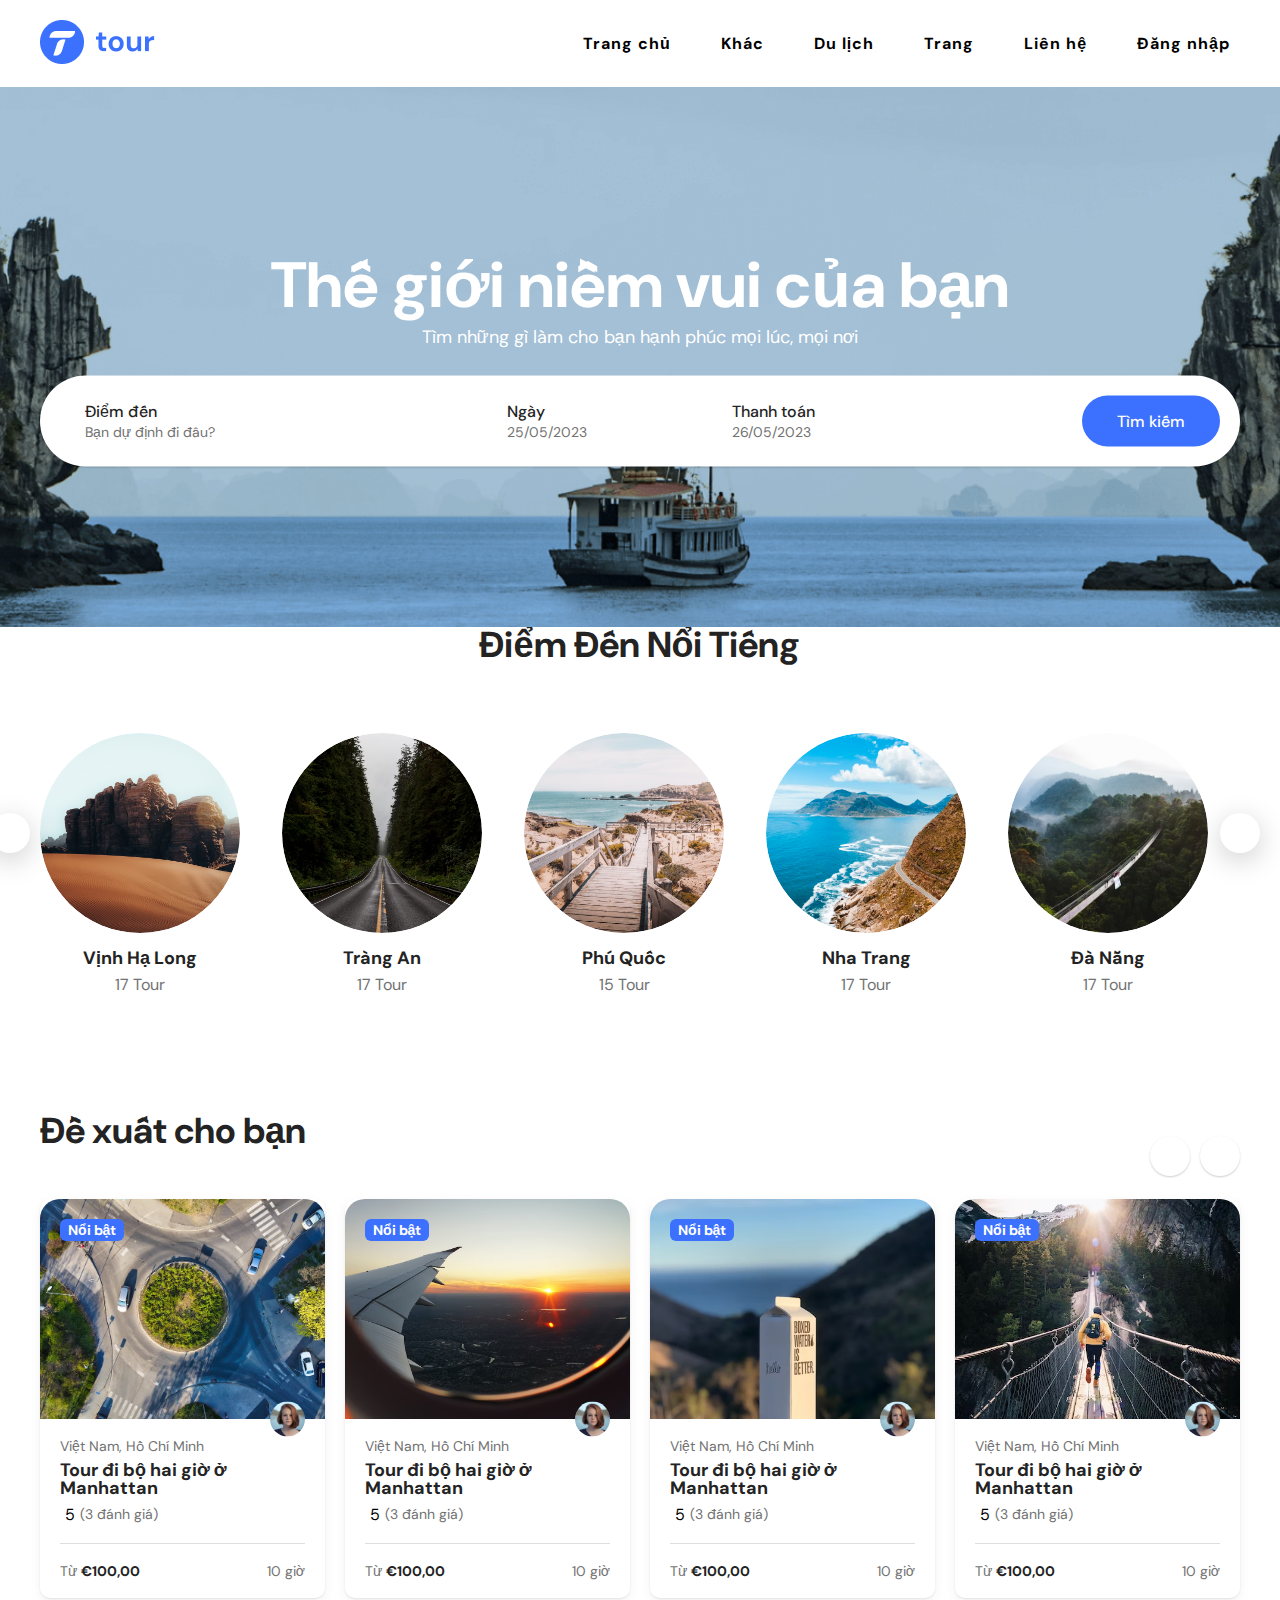
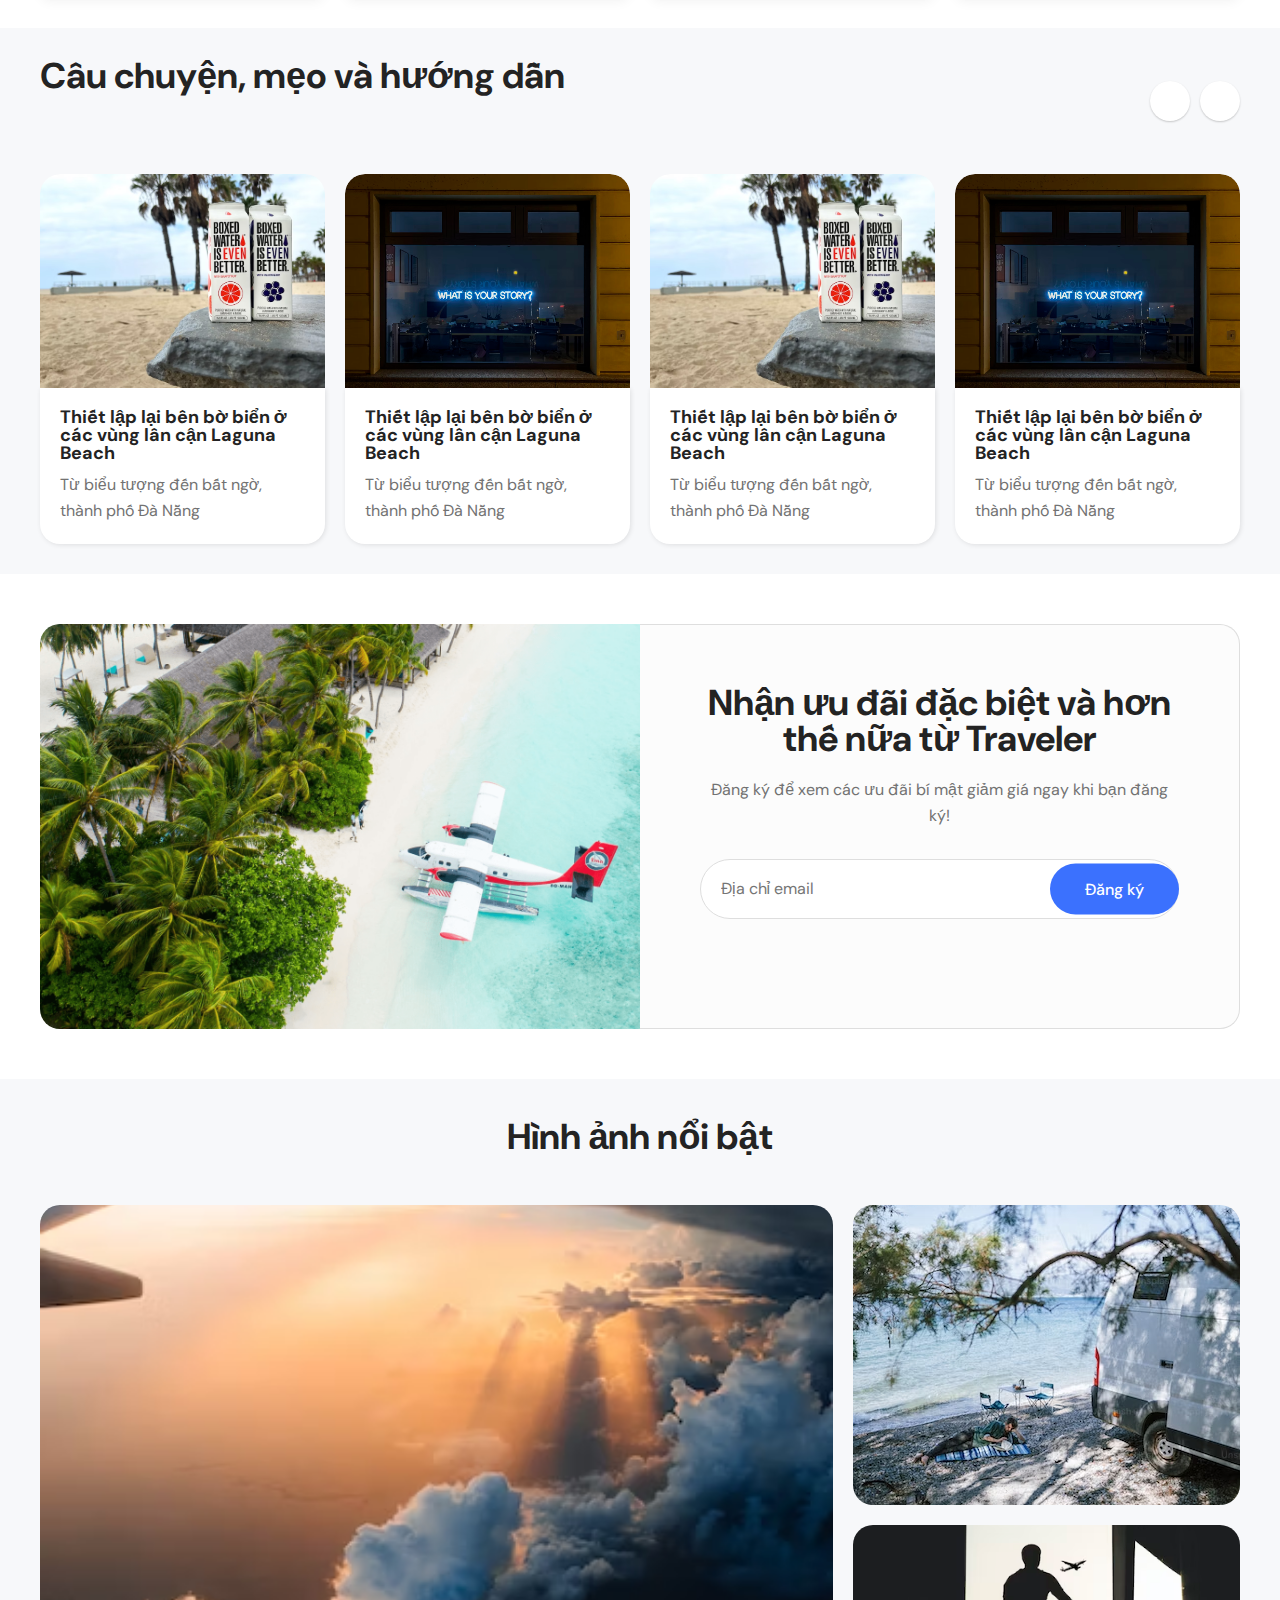
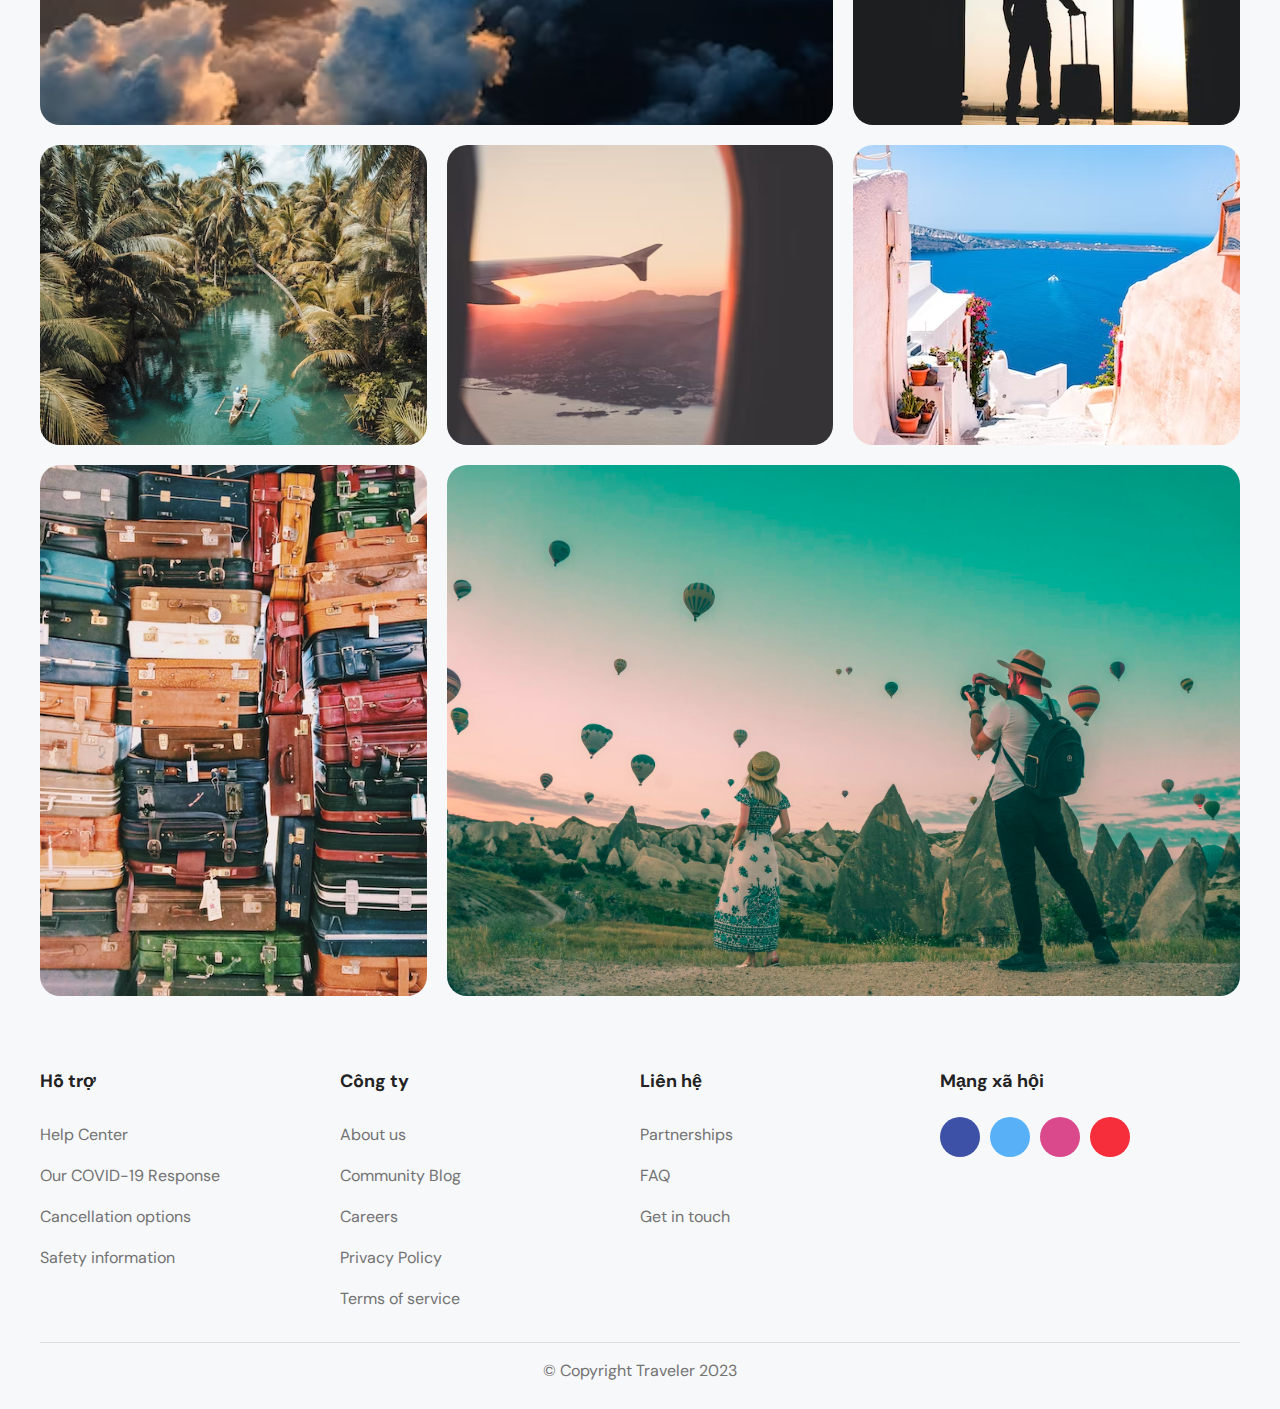
==== commit b4b7af1c: ""10/06/23": end" ====
--- a/index.html
+++ b/index.html
@@ -69,6 +69,9 @@
             <li class="navbar-item">
               <a href="./contact.html" class="navbar-item__link">Liên hệ</a>
             </li>
+            <li class="navbar-item">
+              <a href="./login.html" class="navbar-item__link">Đăng nhập</a>
+            </li>
           </nav>
           <div class="navbar-menu">
             <i class="fa-solid fa-bars navbar-menu__icon"></i>
@@ -81,44 +84,46 @@
     <main>
       <section class="hero">
         <!-- Slider hero -->
-        <section id="gallery-carousel">
-          <!-- Button Left -->
-          <button class="btn btn-left hidden">
-            <i class="fas fa-caret-left"></i>
-          </button>
-          <!-- Image Container -->
-          <div class="img-container">
-            <ul class="list">
-              <li class="item current-img">
-                <img src="./assets/images/banner.png" alt="nature" />
-              </li>
+        <div class="box-test">
+          <section id="gallery-carousel">
+            <!-- Button Left -->
+            <button class="btn btn-left hidden">
+              <i class="fas fa-caret-left"></i>
+            </button>
+            <!-- Image Container -->
+            <div class="img-container">
+              <ul class="list">
+                <li class="item current-img">
+                  <img src="./assets/images/banner.png" alt="nature" />
+                </li>
 
-              <li class="item">
-                <img
-                  src="https://images.unsplash.com/photo-1683009680116-b5c04463551d?ixlib=rb-4.0.3&ixid=M3wxMjA3fDF8MHxwaG90by1wYWdlfHx8fGVufDB8fHx8fA%3D%3D&auto=format&fit=crop&w=1170&q=80"
-                  alt="nature"
-                />
-              </li>
+                <li class="item">
+                  <img
+                    src="https://images.unsplash.com/photo-1683009680116-b5c04463551d?ixlib=rb-4.0.3&ixid=M3wxMjA3fDF8MHxwaG90by1wYWdlfHx8fGVufDB8fHx8fA%3D%3D&auto=format&fit=crop&w=1170&q=80"
+                    alt="nature"
+                  />
+                </li>
 
-              <li class="item">
-                <img
-                  src="https://images.unsplash.com/photo-1469854523086-cc02fe5d8800?ixlib=rb-4.0.3&ixid=M3wxMjA3fDB8MHxwaG90by1wYWdlfHx8fGVufDB8fHx8fA%3D%3D&auto=format&fit=crop&w=1121&q=80"
-                  alt="nature"
-                />
-              </li>
-              <li class="item">
-                <img
-                  src="https://images.unsplash.com/photo-1476514525535-07fb3b4ae5f1?ixlib=rb-4.0.3&ixid=M3wxMjA3fDB8MHxwaG90by1wYWdlfHx8fGVufDB8fHx8fA%3D%3D&auto=format&fit=crop&w=1170&q=80"
-                  alt="nature"
-                />
-              </li>
-            </ul>
-          </div>
-          <!-- Button Right -->
-          <button class="btn btn-right">
-            <i class="fas fa-caret-right"></i>
-          </button>
-        </section>
+                <li class="item">
+                  <img
+                    src="https://images.unsplash.com/photo-1469854523086-cc02fe5d8800?ixlib=rb-4.0.3&ixid=M3wxMjA3fDB8MHxwaG90by1wYWdlfHx8fGVufDB8fHx8fA%3D%3D&auto=format&fit=crop&w=1121&q=80"
+                    alt="nature"
+                  />
+                </li>
+                <li class="item">
+                  <img
+                    src="https://images.unsplash.com/photo-1476514525535-07fb3b4ae5f1?ixlib=rb-4.0.3&ixid=M3wxMjA3fDB8MHxwaG90by1wYWdlfHx8fGVufDB8fHx8fA%3D%3D&auto=format&fit=crop&w=1170&q=80"
+                    alt="nature"
+                  />
+                </li>
+              </ul>
+            </div>
+            <!-- Button Right -->
+            <button class="btn btn-right">
+              <i class="fas fa-caret-right"></i>
+            </button>
+          </section>
+        </div>
         <!-- Slider hero -->
         <div class="main-content main-content--hero">
           <div class="hero-wrapper">
--- a/assets/css/styles.css
+++ b/assets/css/styles.css
@@ -11,6 +11,20 @@
   font-size: 1.6rem;
   font-family: "DM Sans", sans-serif;
   line-height: 1;
+}
+
+* {
+  margin: 0;
+  padding: 0;
+  box-sizing: border-box;
+}
+
+html {
+  scroll-behavior: smooth;
+}
+
+body {
+  font-size: 1.6rem;
 }
 
 ul,
@@ -72,7 +86,7 @@
   transition: 0.25s all linear;
   opacity: 0;
   visibility: visible;
-  z-index: 10;
+  z-index: 10000;
 }
 .header .navbar .subnav-item__link {
   display: block;
@@ -215,10 +229,10 @@
   font-weight: 500;
 }
 .hero .main-content.main-content--hero {
-  position: relative;
-  top: 50%;
-  transform: translateY(-50%);
-  z-index: 100;
+  position: absolute;
+  top: 40%;
+  left: 50%;
+  transform: translate(-50%, -50%);
 }
 .hero .destination-wrapper {
   display: flex;
@@ -255,7 +269,8 @@
 }
 @media only screen and (max-width: 767.98px) {
   .hero .main-content.main-content--hero {
-    top: 70%;
+    top: 50%;
+    z-index: 0;
   }
   .hero-btn {
     width: 100%;
@@ -363,6 +378,9 @@
   height: 20rem;
 }
 @media only screen and (max-width: 1023.98px) {
+  .top {
+    margin-top: 8rem;
+  }
   .top-tour__heading {
     font-size: 3.2rem;
   }
@@ -387,7 +405,6 @@
 }
 @media only screen and (max-width: 767.98px) {
   .top {
-    margin-top: 8rem;
     padding: 5rem 0;
   }
 }
@@ -405,6 +422,10 @@
   background-color: #fff;
   border-radius: 10px;
   box-shadow: 0 1px 2px rgba(0, 0, 0, 0.0784313725), 0 4px 12px rgba(0, 0, 0, 0.0509803922);
+  transition: all 0.3s ease;
+}
+.popular-item:hover {
+  transform: translateY(-5px);
 }
 .popular-images {
   position: relative;
@@ -1987,6 +2008,143 @@
   }
 }
 
+.login {
+  padding: 5rem 0;
+  background-color: #f7f8fa;
+}
+.login-body {
+  display: flex;
+  align-items: center;
+}
+.login-thumb, .login-block {
+  width: calc(50% - 2rem);
+}
+.login-thumb {
+  height: 40rem;
+  position: relative;
+  display: flex;
+}
+.login-thumb__img {
+  border-radius: 2rem;
+  cursor: pointer;
+  width: 50%;
+  height: 100%;
+  object-fit: cover;
+}
+.login-thumb__img--last {
+  margin-top: 4rem;
+  margin-left: 2rem;
+}
+.login-block {
+  margin-left: auto;
+}
+.login-block__heading {
+  font-size: 3.6rem;
+  color: #232323;
+  font-weight: 700;
+  text-align: center;
+  margin-bottom: 3rem;
+}
+.login-form {
+  background-color: #f7f8fa;
+  box-shadow: 0 2px 4px rgba(0, 0, 0, 0.1);
+  padding: 2rem;
+  border-radius: 1rem;
+  max-width: 60rem;
+  text-align: center;
+}
+.login-group {
+  position: relative;
+  margin-bottom: 1.5rem;
+  padding-bottom: 1.5rem;
+}
+.login-input {
+  width: 100%;
+  padding: 1rem 2rem;
+  border: 1px solid #ccc;
+  border-radius: 8px;
+  font-family: inherit;
+}
+.login-input:focus {
+  outline: none;
+}
+.login-input:focus:not(:placeholder-shown) ~ .login-label span, .login-input:focus ~ .login-label span {
+  transform: translateY(-3rem);
+}
+.login-label {
+  position: absolute;
+  left: 2rem;
+  top: 1rem;
+  user-select: none;
+  pointer-events: none;
+}
+.login-label span {
+  min-width: 5px;
+  display: inline-block;
+  color: #999;
+  transition: cubic-bezier(0.39, 0.575, 0.565, 1.56);
+}
+.login-submit {
+  display: inline-block;
+  padding: 1.5rem 3rem;
+  border: 1px solid #3b71fe;
+  font-family: inherit;
+  font-size: 1.6rem;
+  background-color: #fff;
+  cursor: pointer;
+  border-radius: 1rem;
+  position: relative;
+  z-index: 1;
+}
+.login-submit::before {
+  content: "";
+  width: 0%;
+  height: 100%;
+  border-radius: inherit;
+  position: absolute;
+  background-color: #3b71fe;
+  left: 0;
+  top: 0;
+  z-index: -1;
+}
+.login-submit:hover {
+  color: #fff;
+}
+.login-submit:hover::before {
+  width: 100%;
+  transition: all 0.3 linear;
+  border-color: none;
+}
+@media only screen and (max-width: 1023.98px) {
+  .login-body {
+    flex-direction: column-reverse;
+    padding: 2rem;
+    gap: 2rem 0;
+  }
+  .login-block {
+    width: 100%;
+    margin: 0 auto;
+  }
+  .login-thumb {
+    width: 100%;
+  }
+  .login-form {
+    max-width: unset;
+  }
+}
+@media only screen and (max-width: 767.98px) {
+  .login-thumb {
+    flex-wrap: wrap;
+  }
+  .login-thumb__img {
+    width: calc(50% - 2rem);
+  }
+  .login-thumb__img--last {
+    margin: 0;
+    margin-left: 4rem;
+  }
+}
+
 .footer {
   padding: 3rem 2rem;
   background-color: #f7f8fa;
@@ -2185,22 +2343,28 @@
   opacity: 0.8;
 }
 @media only screen and (max-width: 1023.98px) {
+  .form-body {
+    padding: 1rem;
+  }
   .form-action {
     width: 100%;
   }
 }
 @media only screen and (max-width: 767.98px) {
   .form-action {
-    width: 90%;
+    width: 100%;
   }
   .form-area, .form-input {
-    width: 90%;
+    width: 100%;
   }
   .form-label {
     font-size: 1.4rem;
   }
   .form-submit {
     width: 100%;
+  }
+  .form-action {
+    padding: 2rem;
   }
 }
 
@@ -2517,21 +2681,24 @@
   }
 }
 
+.hero .box-test {
+  width: 100vw;
+  height: 100vh;
+  overflow: hidden;
+}
 .hero #gallery-carousel {
   /* Dynamic Class */
 }
 .hero #gallery-carousel .list {
   position: relative;
-  width: 100%;
   transition: transform 0.5s ease-in-out;
 }
 .hero #gallery-carousel .item {
   position: absolute;
-  width: 100%;
-  height: 60vh;
-  width: inherit;
   left: 0;
   top: 0;
+  width: 100%;
+  height: 100%;
 }
 .hero #gallery-carousel .item img {
   width: 100vw;
@@ -2562,11 +2729,6 @@
 .hero #gallery-carousel .hidden {
   display: none;
 }
-@media only screen and (max-width: 767.98px) {
-  .hero #gallery-carousel .item img {
-    height: 70%;
-  }
-}
 
 *::-webkit-scrollbar {
   display: none;
